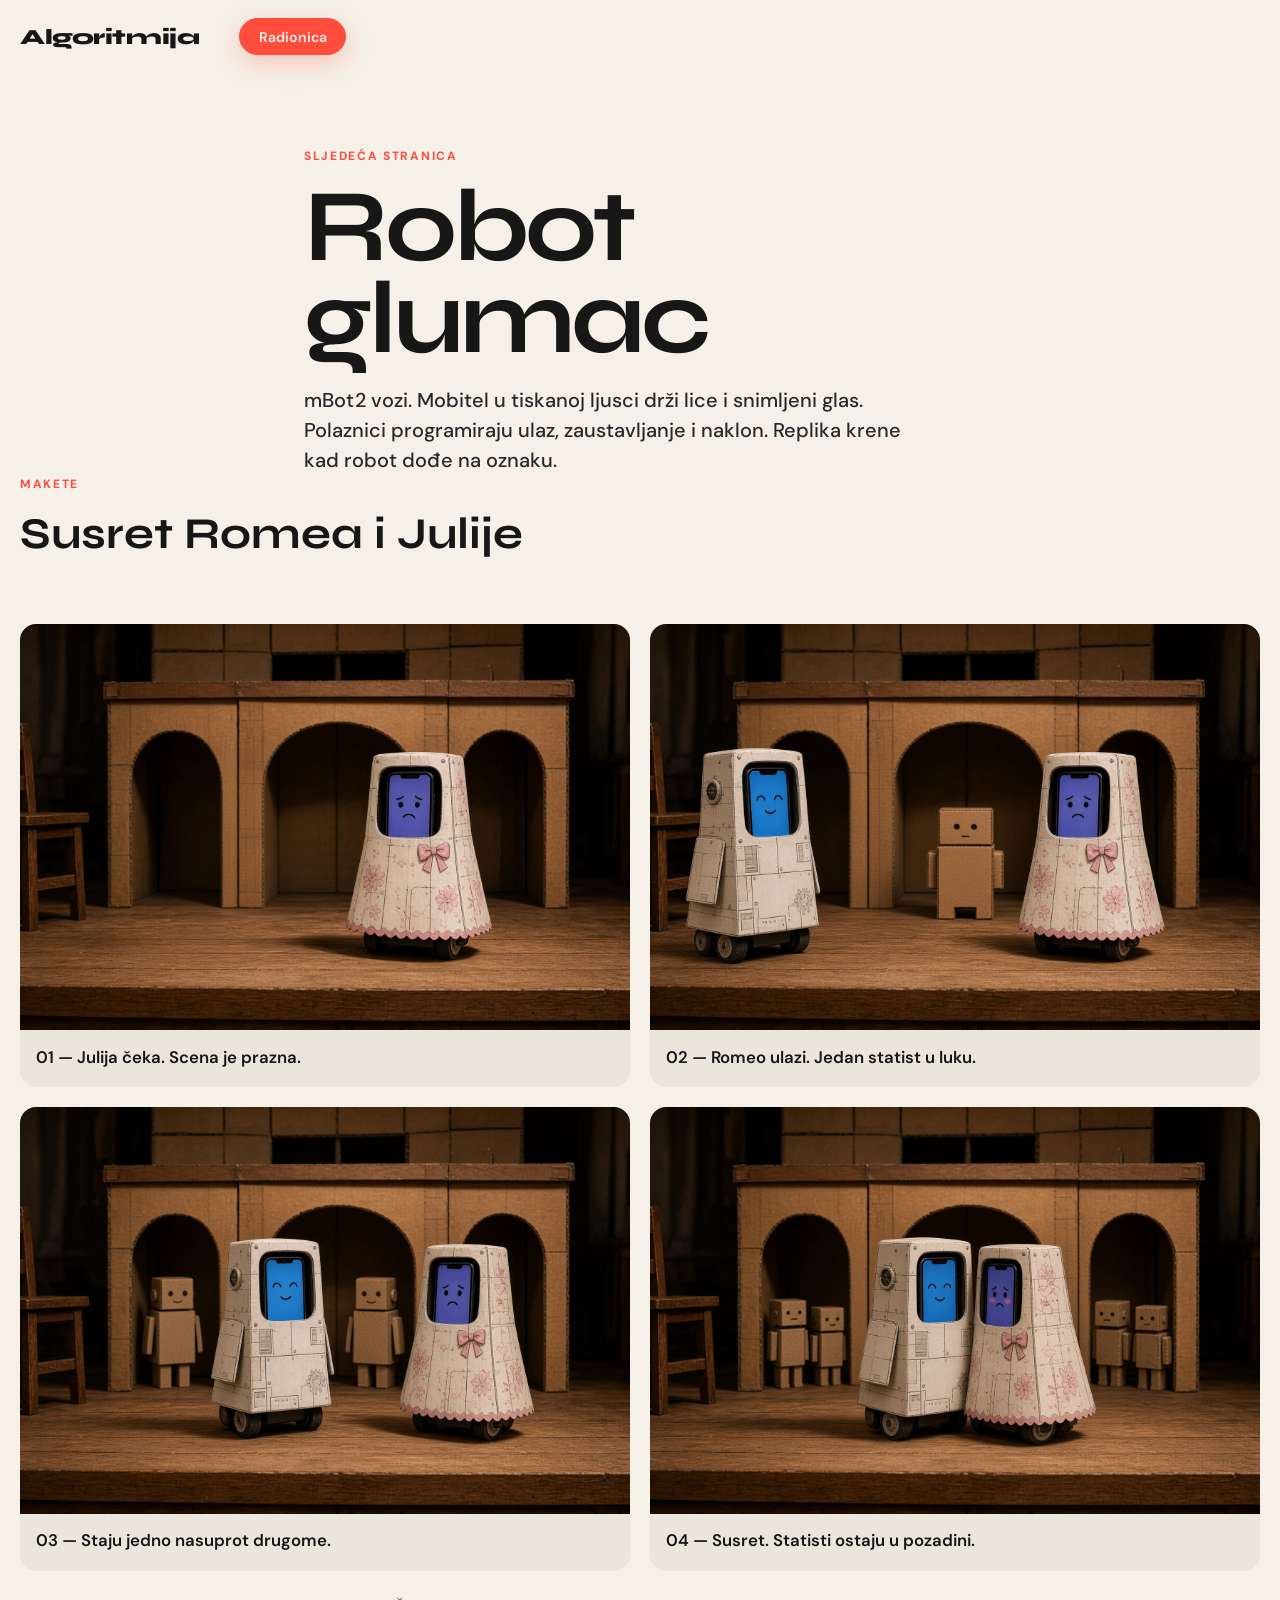
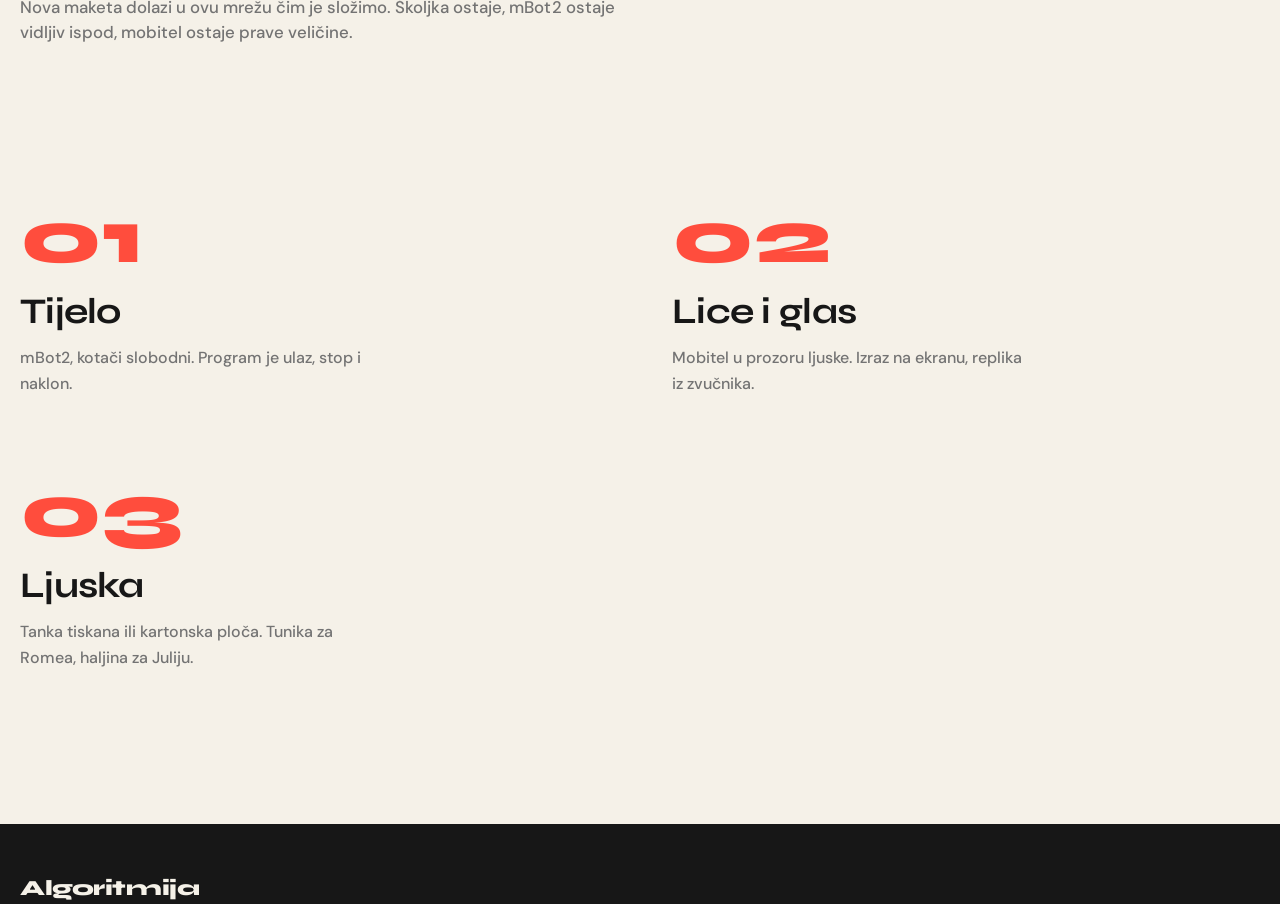
==== robot-glumac.html @ a17cf412 "Add the robot-actor page for workshop mockups. Link it from the workshop section so later mockups ha" ====
<!DOCTYPE html>
<html lang="hr">
<head>
  <meta charset="UTF-8">
  <meta name="viewport" content="width=device-width, initial-scale=1.0">
  <meta name="description" content="Robot glumac za radionicu Algoritmija: mBot2 je tijelo, mobitel u tiskanoj ljusci je lice i glas.">
  <title>Robot glumac — Algoritmija</title>
  <link rel="preconnect" href="https://fonts.googleapis.com">
  <link rel="preconnect" href="https://fonts.gstatic.com" crossorigin>
  <link href="https://fonts.googleapis.com/css2?family=DM+Sans:ital,opsz,wght@0,9..40,400;0,9..40,500;0,9..40,600;0,9..40,700;1,9..40,400&family=Syne:wght@600;700;800&display=swap" rel="stylesheet">
  <link rel="stylesheet" href="css/style.css">
  <link rel="stylesheet" href="css/glumac.css">
</head>
<body>
  <header class="site-header" id="top">
    <nav class="nav container">
      <a href="index.html" class="logo">Algoritmija</a>
      <a href="index.html#radionica" class="btn btn-primary btn-sm nav-cta">Radionica</a>
    </nav>
  </header>

  <main>
    <section class="section glumac-hero">
      <div class="container container--narrow">
        <span class="section-kicker">Sljedeća stranica</span>
        <h1 class="glumac-title">Robot glumac</h1>
        <p class="glumac-lead">mBot2 vozi. Mobitel u tiskanoj ljusci drži lice i snimljeni glas. Polaznici programiraju ulaz, zaustavljanje i naklon. Replika krene kad robot dođe na oznaku.</p>
      </div>
    </section>

    <section class="section" id="makete">
      <div class="container">
        <div class="section-header section-header--left">
          <span class="section-kicker">Makete</span>
          <h2>Susret Romea i Julije</h2>
        </div>
        <div class="mock-grid">
          <figure class="mock-card">
            <img src="images/glumac/aZPbb.jpg" alt="Julija sama na kartonskoj sceni, mobitel kao lice">
            <figcaption>01 — Julija čeka. Scena je prazna.</figcaption>
          </figure>
          <figure class="mock-card">
            <img src="images/glumac/UeN2B.jpg" alt="Romeo ulazi slijeva, statist u luku">
            <figcaption>02 — Romeo ulazi. Jedan statist u luku.</figcaption>
          </figure>
          <figure class="mock-card">
            <img src="images/glumac/h6X1d.jpg" alt="Romeo i Julija licem u lice, dva statista">
            <figcaption>03 — Staju jedno nasuprot drugome.</figcaption>
          </figure>
          <figure class="mock-card">
            <img src="images/glumac/MnovZ.jpg" alt="Romeo i Julija blizu, statisti u lukovima">
            <figcaption>04 — Susret. Statisti ostaju u pozadini.</figcaption>
          </figure>
        </div>
        <p class="mock-note">Nova maketa dolazi u ovu mrežu čim je složimo. Školjka ostaje, mBot2 ostaje vidljiv ispod, mobitel ostaje prave veličine.</p>
      </div>
    </section>

    <section class="section section-outcomes">
      <div class="container">
        <div class="outcomes-editorial">
          <article class="outcome-block">
            <span class="outcome-index">01</span>
            <h3>Tijelo</h3>
            <p>mBot2, kotači slobodni. Program je ulaz, stop i naklon.</p>
          </article>
          <article class="outcome-block">
            <span class="outcome-index">02</span>
            <h3>Lice i glas</h3>
            <p>Mobitel u prozoru ljuske. Izraz na ekranu, replika iz zvučnika.</p>
          </article>
          <article class="outcome-block">
            <span class="outcome-index">03</span>
            <h3>Ljuska</h3>
            <p>Tanka tiskana ili kartonska ploča. Tunika za Romea, haljina za Juliju.</p>
          </article>
        </div>
      </div>
    </section>
  </main>

  <footer class="site-footer">
    <div class="container">
      <a href="index.html" class="logo logo-light">Algoritmija</a>
    </div>
  </footer>
</body>
</html>
---- css/style.css ----
/* ── Design system — Ink + Signal Red + Electric Lime ── */
:root {
  --ink: #171717;
  --graphite: #292929;
  --warm-white: #f5f1e8;
  --signal-red: #ff4d3d;
  --signal-red-dark: #e03528;
  --electric-lime: #c8ff3d;
  --grey: #737373;
  --grey-light: #999999;

  /* Semantic aliases */
  --black: var(--ink);
  --white: var(--warm-white);
  --surface: #ebe6dc;
  --ink-muted: var(--graphite);
  --gray: var(--grey);
  --gray-light: var(--grey-light);
  --accent: var(--signal-red);
  --accent-dark: var(--signal-red-dark);
  --tech: var(--electric-lime);

  --font-display: 'Syne', system-ui, sans-serif;
  --font-body: 'DM Sans', system-ui, sans-serif;
  --radius: 1rem;
  --radius-pill: 2rem;
  --shadow: 0 12px 40px rgba(23, 23, 23, 0.1);
  --transition: 0.25s cubic-bezier(0.4, 0, 0.2, 1);
}

*, *::before, *::after { box-sizing: border-box; margin: 0; padding: 0; }
html {
  scroll-behavior: smooth;
  overflow-x: clip;
}
body {
  font-family: var(--font-body);
  font-size: 1.05rem;
  font-weight: 500;
  color: var(--gray);
  background: var(--white);
  line-height: 1.5;
  -webkit-font-smoothing: antialiased;
  overflow-x: clip;
  max-width: 100%;
}
main { overflow-x: clip; }
img { display: block; max-width: 100%; height: auto; }
a { color: inherit; text-decoration: none; }
ul { list-style: none; }

.container {
  width: min(96rem, 100% - 2.5rem);
  margin-inline: auto;
  padding-inline: 0;
}
.container--narrow { width: min(42rem, 100% - 2.5rem); }
.container--wide { width: min(110rem, 100% - 1.25rem); }

.section-kicker {
  display: block;
  font-size: 0.75rem;
  font-weight: 700;
  letter-spacing: 0.14em;
  text-transform: uppercase;
  color: var(--signal-red);
  margin-bottom: 1rem;
}

/* ── Header ── */
.site-header {
  position: sticky;
  top: 0;
  z-index: 100;
  background: rgba(245, 241, 232, 0.94);
  backdrop-filter: blur(10px);
  border-bottom: 1px solid transparent;
  transition: border-color var(--transition), box-shadow var(--transition);
}
.site-header.scrolled {
  border-color: rgba(13, 13, 13, 0.08);
  box-shadow: 0 2px 16px rgba(13, 13, 13, 0.05);
}
.nav {
  display: flex;
  align-items: center;
  gap: 2rem;
  padding: 1rem 0;
}
@media (min-width: 769px) {
  .nav { padding: 1.15rem 0; }
}
.logo {
  font-family: var(--font-display);
  font-size: 1.35rem;
  font-weight: 800;
  color: var(--black);
  letter-spacing: -0.02em;
  flex-shrink: 0;
}
.logo-light { color: var(--white); }
.nav-links {
  display: flex;
  gap: 2rem;
  margin-left: auto;
}
.nav-links a {
  color: var(--gray);
  font-size: 0.92rem;
  font-weight: 600;
  transition: color var(--transition);
}
.nav-links a:hover { color: var(--black); }
.nav-cta { margin-left: 0.5rem; }
.nav-toggle {
  display: none;
  flex-direction: column;
  gap: 5px;
  background: none;
  border: none;
  cursor: pointer;
  padding: 4px;
  margin-left: auto;
  position: relative;
  z-index: 120;
}
.nav-toggle span {
  display: block;
  width: 24px;
  height: 2px;
  background: var(--black);
}

/* ── Buttons ── */
.btn {
  display: inline-flex;
  align-items: center;
  justify-content: center;
  padding: 1rem 1.75rem;
  border-radius: var(--radius-pill);
  font-family: var(--font-body);
  font-size: 0.95rem;
  font-weight: 600;
  line-height: 1;
  transition: all var(--transition);
  cursor: pointer;
  border: 1px solid transparent;
  white-space: nowrap;
}
.btn-sm { padding: 0.65rem 1.15rem; font-size: 0.88rem; }
.btn-lg { padding: 1.15rem 2rem; font-size: 1rem; }
.btn-primary {
  background: var(--signal-red);
  color: var(--warm-white);
  border-color: var(--signal-red);
  box-shadow: 0 8px 24px rgba(255, 77, 61, 0.28);
}
.btn-primary:hover {
  background: var(--signal-red-dark);
  border-color: var(--signal-red-dark);
  transform: translateY(-1px);
}
.btn-ghost {
  background: transparent;
  color: var(--gray);
  border: none;
  padding-inline: 0.5rem;
  font-weight: 600;
}
.btn-ghost:hover { color: var(--signal-red); }

/* ── Hero ── */
.hero-screen {
  padding: 3.5rem 0 5rem;
  overflow: hidden;
  background: var(--white);
}
.hero-meta {
  margin-bottom: 2.75rem;
}
.hero-meta-primary {
  font-size: 0.72rem;
  font-weight: 700;
  letter-spacing: 0.18em;
  text-transform: uppercase;
  color: var(--black);
  margin-bottom: 0.35rem;
}
.hero-meta-secondary {
  font-size: 0.82rem;
  font-weight: 500;
  letter-spacing: 0.04em;
  color: var(--gray);
}
.hero-meta-secondary--mobile { display: none; }
.hero-screen-inner {
  display: grid;
  grid-template-columns: 0.95fr 1.05fr;
  gap: clamp(3rem, 6vw, 5rem);
  align-items: center;
}
.hero-title {
  font-family: var(--font-display);
  font-size: clamp(3.25rem, 7.5vw, 6rem);
  font-weight: 800;
  line-height: 1.02;
  color: var(--black);
  letter-spacing: -0.03em;
  margin-bottom: 0.75rem;
  text-transform: uppercase;
  overflow-wrap: normal;
  word-break: normal;
  hyphens: none;
}
.hero-title-line {
  display: block;
}
.hero-title-accent {
  color: var(--signal-red);
}
.hero-subtitle {
  font-family: var(--font-display);
  font-size: clamp(1.35rem, 2.5vw, 1.85rem);
  font-weight: 600;
  color: var(--graphite);
  line-height: 1.25;
  margin-bottom: 1.5rem;
}
.hero-lead {
  font-size: 1.1rem;
  color: var(--gray);
  max-width: 28rem;
  margin-bottom: 2.5rem;
  line-height: 1.65;
}
.hero-actions {
  display: flex;
  align-items: center;
  gap: 1.5rem;
  flex-wrap: wrap;
}
.hero-visual {
  position: relative;
}
.hero-visual img {
  width: 100%;
  min-height: clamp(320px, 42vw, 520px);
  object-fit: cover;
  border-radius: 1.5rem;
  box-shadow: var(--shadow);
}

/* ── Marquee — identitet ── */
.marquee-band--mobile { display: none; }
.marquee-band--desktop {
  border-block: none;
  padding: 1.75rem 0;
  overflow: hidden;
  max-width: 100%;
  background: var(--ink);
}
.marquee-track {
  display: flex;
  align-items: center;
  gap: 2.5rem;
  width: max-content;
  animation: marquee 65s linear infinite;
  opacity: 1;
}
.marquee-track span {
  font-family: var(--font-display);
  font-size: clamp(0.85rem, 2vw, 1.05rem);
  font-weight: 800;
  letter-spacing: 0.2em;
  text-transform: uppercase;
  color: var(--warm-white);
  white-space: nowrap;
}
.marquee-accent {
  color: var(--electric-lime) !important;
}
.marquee-sep {
  color: rgba(245, 241, 232, 0.35) !important;
  font-weight: 400 !important;
  letter-spacing: 0 !important;
  font-size: 1rem !important;
}
@keyframes marquee {
  0% { transform: translateX(0); }
  100% { transform: translateX(-50%); }
}
@media (prefers-reduced-motion: reduce) {
  .marquee-track { animation: none; }
}

/* ── About — prozračan ── */
.section-about {
  padding: clamp(6rem, 12vw, 10rem) 0;
  background: var(--white);
}
.about-editorial {
  text-align: center;
}
.about-lead {
  font-size: clamp(1.15rem, 2.5vw, 1.35rem);
  color: var(--ink-muted);
  line-height: 1.7;
  margin-bottom: 1.5rem;
}
.about-text {
  font-size: 1rem;
  color: var(--gray);
  line-height: 1.75;
  max-width: 36rem;
  margin-inline: auto;
}

/* ── DISP — grafički ── */
.section-disp {
  padding: clamp(5rem, 10vw, 8rem) 0;
  background: var(--white);
  color: var(--ink);
}
.disp-header {
  max-width: 40rem;
  margin-bottom: clamp(3rem, 6vw, 5rem);
}
.disp-headline {
  font-family: var(--font-display);
  font-size: clamp(2rem, 5vw, 3.5rem);
  font-weight: 700;
  line-height: 1.08;
  letter-spacing: -0.02em;
  color: var(--ink);
  margin-bottom: 1.5rem;
}
.disp-lead {
  font-size: 1.05rem;
  color: var(--gray);
  line-height: 1.7;
}
.disp-lead em {
  font-style: normal;
  color: var(--graphite);
  font-weight: 600;
}
.disp-grid {
  display: grid;
  grid-template-columns: 1fr 1fr 1fr;
  grid-template-rows: auto auto auto;
  gap: clamp(1.5rem, 4vw, 3rem);
  border-top: 1px solid rgba(23, 23, 23, 0.08);
  padding-top: clamp(2rem, 4vw, 3rem);
}
.disp-item {
  display: flex;
  flex-direction: column;
  gap: 0.75rem;
  align-items: center;
  text-align: center;
}
.disp-item--d { grid-column: 2; grid-row: 1; }
.disp-item--i { grid-column: 1; grid-row: 2; align-items: flex-start; text-align: left; }
.disp-item--s { grid-column: 3; grid-row: 2; align-items: flex-end; text-align: right; }
.disp-item--p { grid-column: 2; grid-row: 3; }
.disp-desc {
  display: none;
  font-size: 0.92rem;
  color: var(--gray);
  line-height: 1.55;
  max-width: 22rem;
}
.disp-item--i .disp-desc,
.disp-item--s .disp-desc { max-width: 16rem; }
.disp-dash {
  display: none;
}
.disp-letter {
  font-family: var(--font-display);
  font-size: clamp(4rem, 10vw, 7rem);
  font-weight: 800;
  line-height: 0.9;
  letter-spacing: -0.03em;
}
.disp-item--d .disp-letter,
.disp-item--s .disp-letter { color: var(--signal-red); }
.disp-item--i .disp-letter,
.disp-item--p .disp-letter { color: var(--electric-lime); }
.disp-word {
  font-size: 0.72rem;
  font-weight: 700;
  letter-spacing: 0.16em;
  text-transform: uppercase;
  color: var(--gray);
}

/* ── Predstava ── */
.section-show {
  padding: clamp(5rem, 10vw, 8rem) 0;
  background: var(--surface);
}
.show-editorial {
  max-width: 42rem;
  margin-bottom: 3rem;
}
.show-headline {
  font-family: var(--font-display);
  font-size: clamp(2rem, 4vw, 3rem);
  font-weight: 700;
  color: var(--black);
  line-height: 1.12;
  letter-spacing: -0.02em;
  margin-bottom: 1.25rem;
}
.show-lead {
  font-size: 1.15rem;
  color: var(--ink-muted);
  line-height: 1.65;
}
.show-split {
  display: grid;
  grid-template-columns: 1.15fr 1fr;
  gap: clamp(2rem, 4vw, 3.5rem);
  align-items: start;
  margin-bottom: 3rem;
}
.show-media {
  border-radius: 1.25rem;
  overflow: hidden;
}
.show-media img {
  width: 100%;
  aspect-ratio: 4/3;
  object-fit: cover;
}
.show-body p {
  font-size: 1.02rem;
  color: var(--gray);
  line-height: 1.7;
  margin-bottom: 1.25rem;
}
.show-body p:last-child { margin-bottom: 0; }
.show-body em {
  font-style: normal;
  font-weight: 600;
  color: var(--ink-muted);
}
.show-highlight {
  margin-top: 1.5rem;
  padding-top: 1.5rem;
  border-top: 1px solid rgba(13, 13, 13, 0.08);
}
.show-highlight p {
  margin-bottom: 0;
  font-size: 0.95rem;
  font-style: italic;
  color: var(--gray);
}
.show-credits strong {
  color: var(--ink-muted);
  font-weight: 600;
}
.show-meta {
  max-width: 52rem;
  padding-top: 2rem;
  border-top: 1px solid rgba(13, 13, 13, 0.08);
}
.show-credits,
.show-note {
  font-size: 0.98rem;
  color: var(--gray);
  line-height: 1.65;
  margin-bottom: 1rem;
}
.show-bridge {
  font-family: var(--font-display);
  font-size: clamp(1.25rem, 2.5vw, 1.6rem);
  font-weight: 700;
  color: var(--signal-red);
  line-height: 1.35;
  margin-top: 2rem;
}

/* ── Radionica ── */
.section-workshop {
  padding: clamp(5rem, 10vw, 8rem) 0;
  background: var(--white);
}
.workshop-editorial {
  max-width: 42rem;
  margin-bottom: 3rem;
}
.workshop-headline {
  font-family: var(--font-display);
  font-size: clamp(2rem, 4vw, 3rem);
  font-weight: 700;
  color: var(--black);
  line-height: 1.12;
  letter-spacing: -0.02em;
  margin-bottom: 1.25rem;
}
.workshop-lead {
  font-size: 1.15rem;
  color: var(--ink-muted);
  line-height: 1.65;
}
.workshop-split {
  display: grid;
  grid-template-columns: 1.2fr 0.8fr;
  gap: clamp(2rem, 4vw, 3.5rem);
  align-items: start;
}
.workshop-body p {
  font-size: 1.02rem;
  color: var(--gray);
  line-height: 1.7;
  margin-bottom: 1.25rem;
}
.workshop-list {
  margin-top: 1.5rem;
}
.workshop-list li {
  position: relative;
  padding-left: 1.25rem;
  margin-bottom: 0.65rem;
  font-size: 1rem;
  font-weight: 600;
  color: var(--ink-muted);
}
.workshop-list li::before {
  content: '';
  position: absolute;
  left: 0;
  top: 0.55rem;
  width: 6px;
  height: 6px;
  border-radius: 50%;
  background: var(--signal-red);
}
.workshop-team {
  padding: 1.75rem 0;
  border-top: 1px solid rgba(13, 13, 13, 0.08);
}
.workshop-team h3 {
  display: none;
}
.workshop-team p {
  font-size: 0.92rem;
  color: var(--gray);
  line-height: 1.6;
  margin-bottom: 0.75rem;
}
.workshop-team p:last-child { margin-bottom: 0; }
.workshop-team strong { color: var(--ink-muted); font-weight: 600; }

/* ── Outcomes — editorial ── */
.section-outcomes {
  padding: clamp(6rem, 12vw, 10rem) 0;
  background: var(--white);
}
.section-header--left {
  text-align: left;
  max-width: none;
  margin-bottom: clamp(3rem, 6vw, 4.5rem);
}
.section-header--left h2 {
  font-family: var(--font-display);
  font-size: clamp(2rem, 4vw, 2.75rem);
  font-weight: 700;
  color: var(--black);
}
.outcomes-editorial {
  display: grid;
  grid-template-columns: 1fr 1fr;
  column-gap: clamp(2rem, 5vw, 4rem);
  row-gap: clamp(3rem, 6vw, 5rem);
  align-items: start;
}
.outcome-block {
  position: relative;
  transition: box-shadow var(--transition);
}
.outcome-block:hover {
  box-shadow: inset 4px 0 0 var(--electric-lime);
}
.outcome-block--01 {
  grid-column: 1;
  grid-row: 1;
  padding-right: clamp(1rem, 3vw, 2rem);
}
.outcome-block--02 {
  grid-column: 2;
  grid-row: 1;
  padding-top: clamp(3rem, 8vw, 6rem);
}
.outcome-block--03 {
  grid-column: 1;
  grid-row: 2;
  padding-right: clamp(1rem, 3vw, 2rem);
}
.outcome-block--04 {
  grid-column: 2;
  grid-row: 2;
  padding-top: clamp(1.5rem, 4vw, 3rem);
  padding-left: clamp(1.5rem, 3vw, 2.5rem);
  border-left: 1px solid rgba(13, 13, 13, 0.08);
}
.outcome-index {
  display: block;
  font-family: var(--font-display);
  font-size: clamp(3rem, 6vw, 5rem);
  font-weight: 800;
  color: var(--signal-red);
  line-height: 1;
  margin-bottom: 1rem;
}
.outcome-block h3 {
  font-family: var(--font-display);
  font-size: clamp(1.5rem, 3vw, 2.25rem);
  font-weight: 700;
  color: var(--black);
  line-height: 1.1;
  margin-bottom: 0.85rem;
  letter-spacing: -0.02em;
}
.outcome-block--02 h3 { font-size: clamp(1.75rem, 3.5vw, 2.5rem); }
.outcome-plus {
  display: block;
  font-size: 0.6em;
  color: var(--electric-lime);
  font-weight: 800;
  margin: 0.15em 0;
}
.outcome-block p {
  font-size: 1rem;
  color: var(--gray);
  line-height: 1.6;
  max-width: 32ch;
}
.outcome-block--04 p { max-width: none; }

/* ── Faze — tipografija ── */
.section-journey {
  padding: clamp(6rem, 12vw, 10rem) 0;
  background: var(--surface);
}
.section-header {
  text-align: left;
  max-width: none;
  margin: 0 0 clamp(3rem, 6vw, 4rem);
}
.section-header h2 {
  font-family: var(--font-display);
  font-size: clamp(2rem, 4vw, 2.75rem);
  font-weight: 700;
  color: var(--black);
  line-height: 1.15;
}
.section-desc {
  color: var(--gray);
  font-size: 1.05rem;
}
.phases-simple {
  display: grid;
  grid-template-columns: 1fr auto 1fr auto 1fr;
  gap: clamp(1rem, 3vw, 2rem);
  align-items: start;
  max-width: none;
}
.phase-row {
  display: flex;
  flex-direction: column;
  gap: 0.85rem;
}
.phase-connector {
  align-self: center;
  width: clamp(2rem, 6vw, 4rem);
  height: 1px;
  background: rgba(13, 13, 13, 0.12);
  margin-top: 2.5rem;
}
.phase-num {
  font-family: var(--font-display);
  font-size: clamp(3rem, 5vw, 4.5rem);
  font-weight: 800;
  color: var(--signal-red);
  line-height: 0.85;
  letter-spacing: -0.03em;
}
.phase-content h3 {
  font-family: var(--font-display);
  font-size: clamp(1.25rem, 2.5vw, 1.65rem);
  font-weight: 700;
  color: var(--black);
  margin-bottom: 0.65rem;
  padding-top: 0.35rem;
}
.phase-content p {
  font-size: 1rem;
  color: var(--gray);
  line-height: 1.65;
  max-width: 40ch;
}

/* ── Statement — pause moment ── */
.section-statement {
  padding: clamp(6rem, 16vw, 12rem) clamp(1.25rem, 5vw, 3rem);
  background: var(--ink);
  color: var(--warm-white);
  text-align: center;
  overflow-x: clip;
}
.section-statement .container {
  width: min(52rem, 100%);
  container-type: inline-size;
}
.statement-lockup {
  display: flex;
  flex-direction: column;
  align-items: center;
  justify-content: center;
  gap: clamp(0.25rem, 2vw, 0.75rem);
  margin-bottom: 2rem;
  width: 100%;
  max-width: 100%;
}
.statement-word {
  display: block;
  font-family: var(--font-display);
  font-size: clamp(1.35rem, 5.8cqw, 5rem);
  font-weight: 800;
  letter-spacing: -0.03em;
  line-height: 1;
  text-transform: uppercase;
  text-align: center;
  width: 100%;
  max-width: 100%;
  white-space: nowrap;
}
.statement-word--art { color: var(--warm-white); }
.statement-word--tech { color: var(--electric-lime); }
.statement-x {
  font-family: var(--font-display);
  font-size: clamp(1.25rem, 4vw, 2rem);
  font-weight: 400;
  color: var(--signal-red);
  opacity: 1;
  line-height: 1;
}
.statement-tagline {
  font-size: clamp(1rem, 2vw, 1.2rem);
  color: rgba(245, 241, 232, 0.72);
  max-width: 28rem;
  margin-inline: auto;
  line-height: 1.6;
}

/* ── Gallery ── */
.section-gallery {
  padding: clamp(5rem, 12vw, 9rem) 0;
  background: var(--graphite);
  color: var(--warm-white);
  overflow-x: clip;
}
.section-header--gallery {
  max-width: none;
  margin-bottom: 2.5rem;
  text-align: left;
}
.section-header--gallery .section-kicker { color: var(--electric-lime); }
.section-header--gallery h2 {
  font-family: var(--font-display);
  font-size: clamp(2.5rem, 5vw, 4rem);
  font-weight: 700;
  color: var(--warm-white);
  line-height: 1.1;
  letter-spacing: -0.02em;
}
.gallery-tabs {
  display: flex;
  gap: 2rem;
  margin-bottom: 2rem;
  padding: 0;
  background: none;
  border-bottom: 1px solid rgba(255, 255, 255, 0.15);
  width: 100%;
}
.gallery-tab {
  padding: 0.75rem 0;
  border: none;
  border-radius: 0;
  background: transparent;
  font-family: var(--font-body);
  font-size: 0.88rem;
  font-weight: 700;
  letter-spacing: 0.1em;
  text-transform: uppercase;
  color: rgba(255, 255, 255, 0.4);
  cursor: pointer;
  transition: color var(--transition);
  border-bottom: 2px solid transparent;
  margin-bottom: -1px;
}
.gallery-tab:hover { color: rgba(255, 255, 255, 0.75); }
.gallery-tab.is-active {
  background: transparent;
  color: var(--warm-white);
  border-bottom-color: var(--signal-red);
}
.gallery-bleed {
  width: 100%;
  padding-inline: clamp(0.75rem, 2vw, 1.25rem);
}
.gallery-panel[hidden] { display: none; }
.gallery--editorial {
  display: grid;
  grid-template-columns: repeat(12, 1fr);
  grid-auto-rows: minmax(100px, auto);
  gap: clamp(0.5rem, 1.5vw, 0.85rem);
  max-width: 110rem;
  margin-inline: auto;
}
.gallery-item {
  position: relative;
  overflow: hidden;
  cursor: pointer;
  min-height: 100px;
}
.gallery-item img {
  width: 100%;
  height: 100%;
  object-fit: cover;
  transition: transform 0.6s ease;
}
.gallery-item:hover img { transform: scale(1.04); }
.gallery-item--hero {
  grid-column: span 8;
  grid-row: span 3;
  min-height: clamp(360px, 50vw, 520px);
}
.gallery-item--accent {
  grid-column: span 4;
  grid-row: span 2;
  min-height: 260px;
}
.gallery-item--tall {
  grid-column: span 3;
  grid-row: span 2;
  min-height: 220px;
}
.gallery-item--wide {
  grid-column: span 5;
  grid-row: span 1;
  min-height: 180px;
}
.gallery-item--standard {
  grid-column: span 4;
  grid-row: span 1;
  min-height: 180px;
}
.gallery-item--offset {
  grid-column: span 4;
  grid-row: span 2;
  min-height: 240px;
  margin-top: -2rem;
}
.gallery-item--crop-top img { object-position: center 20%; }
.gallery-item--crop-left img { object-position: 25% center; }
.gallery-item--crop-right img { object-position: 75% center; }
.gallery-item--crop-face img { object-position: center 30%; }

/* ── Lightbox ── */
.lightbox {
  position: fixed;
  inset: 0;
  z-index: 200;
  background: rgba(13, 13, 13, 0.94);
  display: flex;
  align-items: center;
  justify-content: center;
}
.lightbox[hidden] { display: none; }
.lightbox img {
  max-width: 90vw;
  max-height: 85vh;
  border-radius: var(--radius);
  object-fit: contain;
}
.lightbox-close,
.lightbox-prev,
.lightbox-next {
  position: absolute;
  background: none;
  border: none;
  color: var(--white);
  font-size: 2.5rem;
  cursor: pointer;
  opacity: 0.7;
  transition: opacity var(--transition);
  padding: 1rem;
  line-height: 1;
}
.lightbox-close:hover,
.lightbox-prev:hover,
.lightbox-next:hover { opacity: 1; }
.lightbox-close { top: 1rem; right: 1.5rem; }
.lightbox-prev { left: 1rem; }
.lightbox-next { right: 1rem; }

/* ── Organizers ── */
.organizers-section {
  padding: clamp(6rem, 14vw, 10rem) 0 clamp(4rem, 8vw, 6rem);
  background: var(--white);
  border-top: 1px solid rgba(13, 13, 13, 0.06);
}
.organizers-kicker {
  text-align: center;
  font-size: 0.75rem;
  font-weight: 700;
  letter-spacing: 0.14em;
  text-transform: uppercase;
  color: var(--gray-light);
  margin-bottom: 3.5rem;
}
.organizers-grid {
  display: flex;
  justify-content: center;
  align-items: center;
  gap: clamp(3rem, 8vw, 6rem);
  flex-wrap: wrap;
}
.organizer-card {
  display: flex;
  flex-direction: column;
  align-items: center;
  gap: 1.25rem;
  transition: opacity var(--transition);
  padding: 0;
  background: none;
  border: none;
}
.organizer-card:hover { opacity: 0.75; }
.organizer-card img {
  height: clamp(4rem, 8vw, 5.5rem);
  width: auto;
  max-width: 16rem;
  object-fit: contain;
}
.organizer-name {
  font-size: 0.85rem;
  font-weight: 600;
  color: var(--gray);
  letter-spacing: 0.02em;
}
.organizers-contact {
  max-width: 36rem;
  margin: 3.5rem auto 0;
  text-align: center;
}
.organizers-contact h3 {
  font-family: var(--font-display);
  font-size: 0.85rem;
  font-weight: 700;
  letter-spacing: 0.1em;
  text-transform: uppercase;
  color: var(--gray-light);
  margin-bottom: 1.25rem;
}
.organizers-contact li {
  font-size: 0.92rem;
  color: var(--gray);
  margin-bottom: 0.5rem;
  line-height: 1.5;
}
.organizers-contact a {
  color: var(--ink-muted);
  transition: color var(--transition);
}
.organizers-contact a:hover { color: var(--signal-red); }

/* ── Closing CTA ── */
.section-closing-cta {
  padding: clamp(5rem, 12vw, 8rem) 0;
  background: var(--black);
  color: var(--white);
  text-align: center;
}
.closing-cta-headline {
  font-family: var(--font-display);
  font-size: clamp(2.25rem, 6vw, 4rem);
  font-weight: 800;
  line-height: 1.08;
  letter-spacing: -0.02em;
  text-transform: uppercase;
  margin-bottom: 2.5rem;
}
.closing-cta-btn {
  min-width: min(100%, 18rem);
}

/* ── Footer ── */
.site-footer {
  background: var(--black);
  color: rgba(255, 255, 255, 0.7);
  padding: 3rem 0 0;
}
.footer-grid {
  display: grid;
  grid-template-columns: 2fr 1fr 1fr;
  gap: 3rem;
  padding-bottom: 2.5rem;
  border-bottom: 1px solid rgba(255, 255, 255, 0.1);
}
.footer-brand .logo { display: inline-block; margin-bottom: 1rem; }
.footer-brand p {
  font-size: 0.92rem;
  line-height: 1.6;
  max-width: 22rem;
}
.footer-links h3,
.footer-meta h3 {
  font-family: var(--font-display);
  font-size: 0.85rem;
  font-weight: 700;
  text-transform: uppercase;
  letter-spacing: 0.08em;
  color: var(--white);
  margin-bottom: 1rem;
}
.footer-links a,
.footer-meta li {
  font-size: 0.9rem;
  margin-bottom: 0.5rem;
  transition: color var(--transition);
}
.footer-links a:hover { color: var(--signal-red); }
.footer-bottom {
  padding: 1.5rem 0;
  text-align: center;
  font-size: 0.82rem;
  opacity: 0.5;
}

/* ── Mobile sticky CTA ── */
.mobile-cta {
  display: none;
  position: fixed;
  bottom: 0;
  left: 0;
  right: 0;
  z-index: 90;
  background: var(--signal-red);
  color: var(--warm-white);
  text-align: center;
  padding: 1rem;
  font-weight: 700;
  font-size: 0.95rem;
  box-shadow: 0 -4px 20px rgba(13, 13, 13, 0.15);
}

/* ── Reveal ── */
.reveal {
  opacity: 0;
  transform: translateY(20px);
  transition: opacity 0.6s ease, transform 0.6s ease;
}
.reveal.visible {
  opacity: 1;
  transform: translateY(0);
}

/* ── Responsive ── */
@media (min-width: 1200px) {
  .hero-visual { margin-right: -4vw; }
}

@media (max-width: 1024px) {
  .hero-screen-inner { grid-template-columns: 1fr; }
  .hero-visual img { min-height: 280px; }
  .disp-grid {
    grid-template-columns: 1fr 1fr;
    grid-template-rows: auto;
  }
  .disp-item--d { grid-column: 1 / -1; grid-row: auto; align-items: center; text-align: center; }
  .disp-item--i { grid-column: 1; grid-row: auto; align-items: flex-start; text-align: left; }
  .disp-item--s { grid-column: 2; grid-row: auto; align-items: flex-start; text-align: left; }
  .disp-item--p { grid-column: 1 / -1; grid-row: auto; align-items: center; text-align: center; }
  .show-split { grid-template-columns: 1fr; }
  .workshop-split { grid-template-columns: 1fr; }
  .gallery-item--hero { grid-column: span 12; grid-row: span 1; min-height: 320px; }
  .gallery-item--accent { grid-column: span 6; min-height: 200px; }
  .gallery-item--tall,
  .gallery-item--wide,
  .gallery-item--standard,
  .gallery-item--offset { grid-column: span 6; margin-top: 0; }
  .footer-grid { grid-template-columns: 1fr 1fr; }
  .footer-brand { grid-column: span 2; }
}

@media (max-width: 768px) {
  .container {
    width: 100%;
    max-width: 100%;
    padding-inline: 1.25rem;
  }

  /* Nav — minimalan */
  .nav { padding: 0.75rem 0; gap: 1rem; }
  .nav-cta { display: none; }
  .nav-toggle {
    display: flex;
    padding: 10px 6px;
    min-width: 44px;
    min-height: 44px;
    align-items: center;
    justify-content: center;
  }
  .logo { font-size: 1.2rem; }
  .nav-links {
    position: fixed;
    top: 0;
    right: 0;
    width: min(85vw, 320px);
    height: 100dvh;
    background: var(--white);
    flex-direction: column;
    padding: 5rem 2rem 2rem;
    gap: 0;
    margin-left: 0;
    transform: translateX(100%);
    transition: transform var(--transition);
    box-shadow: var(--shadow);
    z-index: 110;
    overflow-y: auto;
  }
  .nav-links.open { transform: translateX(0); }
  .nav-links a {
    display: block;
    padding: 0.95rem 0;
    font-size: 1rem;
    border-bottom: 1px solid rgba(13, 13, 13, 0.08);
  }

  /* Hero — jedan CTA, metadata ispod */
  .hero-screen { padding: 1.5rem 0 2rem; }
  .hero-screen-inner {
    display: flex;
    flex-direction: column;
    gap: 1.75rem;
  }
  .hero-copy {
    order: 1;
    min-width: 0;
    max-width: 100%;
  }
  .hero-visual { order: 3; }
  .hero-meta { margin-bottom: 1rem; }
  .hero-meta-primary { font-size: 0.65rem; letter-spacing: 0.16em; }
  .hero-meta-secondary--desktop { display: none; }
  .hero-meta-secondary--mobile {
    display: block;
    margin-top: 1rem;
    font-size: 0.78rem;
    text-align: center;
    color: var(--gray-light);
  }
  .hero-title {
    font-size: clamp(1.25rem, calc((100vw - 2.5rem) / 9.5), 2.25rem);
    margin-bottom: 0.65rem;
    line-height: 1.1;
    letter-spacing: -0.02em;
  }
  .hero-title-line {
    display: block;
    white-space: nowrap;
  }
  .hero-subtitle {
    font-size: 1rem;
    margin-bottom: 0.85rem;
    color: var(--gray);
    font-weight: 500;
  }
  .hero-lead {
    font-size: 0.92rem;
    max-width: none;
    margin-bottom: 1.25rem;
    line-height: 1.6;
  }
  .hero-actions {
    flex-direction: column;
    align-items: stretch;
    gap: 0;
  }
  .hero-actions .btn-primary { width: 100%; }
  .hero-cta-secondary { display: none; }
  .hero-visual img {
    min-height: 0;
    max-height: 220px;
    aspect-ratio: 16 / 10;
    border-radius: 0.75rem;
  }

  /* Marquee — statičan grid */
  .marquee-band--desktop { display: none; }
  .marquee-band--mobile {
    display: block;
    padding: 1.1rem 0;
    border-block: none;
    background: var(--ink);
  }
  .marquee-static-row {
    display: flex;
    justify-content: center;
    align-items: center;
    gap: 0.5rem;
    margin-bottom: 0.35rem;
    font-family: var(--font-display);
    font-size: 0.68rem;
    font-weight: 800;
    letter-spacing: 0.18em;
    text-transform: uppercase;
    color: var(--warm-white);
  }
  .marquee-static-row:last-child { margin-bottom: 0; }
  .marquee-dot { opacity: 0.35; font-weight: 400; }

  .section-about,
  .section-disp,
  .section-show,
  .section-workshop,
  .section-outcomes,
  .section-journey { padding: 3.25rem 0; }
  .section-gallery { padding: 3.25rem 0 1.5rem; }
  .section-closing-cta { padding: 3.5rem 0; }
  .organizers-section { padding: 3.5rem 0 2.5rem; }

  /* DISP — vertikalni proces */
  .disp-header { margin-bottom: 2rem; }
  .disp-headline { font-size: clamp(1.65rem, 7vw, 2.1rem); }
  .disp-lead { font-size: 0.92rem; margin-bottom: 0; }
  .disp-grid {
    grid-template-columns: 1fr;
    gap: 0;
    padding-top: 2rem;
    border-top: 1px solid rgba(23, 23, 23, 0.08);
  }
  .disp-item,
  .disp-item--d,
  .disp-item--i,
  .disp-item--s,
  .disp-item--p {
    grid-column: 1;
    grid-row: auto;
    flex-direction: column;
    align-items: flex-start;
    text-align: left;
    padding: 1.75rem 0;
    border-bottom: 1px solid rgba(23, 23, 23, 0.08);
    gap: 0.5rem;
  }
  .disp-item:last-child { border-bottom: none; }
  .disp-dash { display: none; }
  .disp-letter {
    display: inline-block;
    font-size: clamp(2.75rem, 13vw, 4rem);
    line-height: 1;
    margin-right: 0.35rem;
    vertical-align: baseline;
  }
  .disp-word {
    display: inline;
    font-size: 0.72rem;
    letter-spacing: 0.14em;
    color: var(--gray);
    vertical-align: super;
  }
  .disp-desc {
    display: block;
    margin-top: 0.65rem;
    font-size: 0.88rem;
    max-width: none;
    padding-left: 0;
  }

  /* Statement — poster */
  .section-statement {
    min-height: 100svh;
    display: flex;
    align-items: center;
    padding: 2.5rem clamp(1rem, 5vw, 2rem);
  }
  .section-statement .container { width: 100%; }
  .statement-word {
    font-size: clamp(1.35rem, 5.8cqw, 3.25rem);
  }
  .statement-x {
    font-size: 1.35rem;
    color: var(--signal-red);
    opacity: 1;
    margin: 0.1rem 0;
  }
  .statement-tagline {
    font-size: 0.95rem;
    padding-inline: 0.25rem;
    line-height: 1.55;
  }

  .show-editorial { margin-bottom: 1.75rem; }
  .workshop-editorial { margin-bottom: 1.75rem; }
  .show-meta { padding-top: 1.25rem; }

  .section-header { margin-bottom: 2rem; }
  .section-header--left { margin-bottom: 1.75rem; }
  .section-header--left h2,
  .section-header h2 { font-size: clamp(1.55rem, 6vw, 1.85rem); }
  .section-header--gallery h2 { font-size: clamp(1.75rem, 7vw, 2.35rem); }

  /* Ishodi — jedan stupac, puno zraka */
  .outcomes-editorial {
    display: flex;
    flex-direction: column;
    gap: 0;
  }
  .outcome-block--01,
  .outcome-block--02,
  .outcome-block--03,
  .outcome-block--04 {
    grid-column: unset;
    grid-row: unset;
    padding: 2.25rem 0;
    padding-left: 0;
    padding-right: 0;
    border: none;
    border-left: none;
    border-bottom: 1px solid rgba(13, 13, 13, 0.06);
  }
  .outcome-block--02,
  .outcome-block--04 {
    padding-top: 2.25rem;
  }
  .outcome-block--04 { border-bottom: none; padding-bottom: 0; }
  .outcome-block--01 { padding-top: 0; }
  .outcome-block--01 .outcome-index { font-size: 3.5rem; }
  .outcome-block--02 .outcome-index { font-size: 3rem; }
  .outcome-block--03 .outcome-index { font-size: 2.5rem; }
  .outcome-block--04 .outcome-index { font-size: 2rem; color: var(--gray-light); }
  .outcome-block h3 { font-size: 1.3rem; margin-bottom: 0.65rem; }
  .outcome-block p { max-width: none; font-size: 0.92rem; line-height: 1.65; }

  /* Faze — vertikalna linija */
  .phases-simple {
    grid-template-columns: 1fr;
    gap: 0;
    position: relative;
    padding-left: 1.25rem;
    max-width: none;
  }
  .phase-connector { display: none; }
  .phases-simple::before {
    content: '';
    position: absolute;
    left: 0;
    top: 1.5rem;
    bottom: 1.5rem;
    width: 1px;
    background: rgba(13, 13, 13, 0.12);
  }
  .phase-row {
    flex-direction: column;
    gap: 0.5rem;
    padding-bottom: 2.75rem;
  }
  .phase-row:last-child { padding-bottom: 0; }
  .phase-num {
    font-size: clamp(3.25rem, 16vw, 4.5rem);
    line-height: 1;
  }
  .phase-content h3 { font-size: 1.15rem; padding-top: 0; }
  .phase-content p { max-width: none; font-size: 0.92rem; }

  /* Galerija — big / half / half / big */
  .gallery-tabs {
    display: grid;
    grid-template-columns: 1fr 1fr;
    gap: 0;
    width: 100%;
    border-bottom: 1px solid rgba(255, 255, 255, 0.15);
  }
  .gallery-tab {
    text-align: center;
    padding: 1rem 0.5rem;
    font-size: 0.72rem;
    letter-spacing: 0.14em;
    min-height: 48px;
  }
  .gallery--editorial {
    grid-template-columns: 1fr 1fr;
    gap: 0.45rem;
  }
  .gallery-item--hero,
  .gallery-item--accent,
  .gallery-item--tall,
  .gallery-item--wide,
  .gallery-item--standard,
  .gallery-item--offset {
    grid-column: span 2;
    min-height: 200px;
    margin-top: 0;
  }
  .gallery-item--mob-hero {
    grid-column: span 2;
    min-height: clamp(240px, 58vw, 340px);
  }
  .gallery-item--mob-half {
    grid-column: span 1;
    min-height: clamp(140px, 36vw, 200px);
  }

  /* Organizatori — vertikalno, čisto */
  .organizers-grid {
    flex-direction: column;
    gap: 0;
    align-items: stretch;
  }
  .organizer-card {
    padding: 2.5rem 0;
    border-bottom: 1px solid rgba(13, 13, 13, 0.08);
  }
  .organizer-card:last-of-type { border-bottom: none; }

  /* Closing CTA */
  .closing-cta-headline {
    font-size: clamp(1.85rem, 9vw, 2.5rem);
    margin-bottom: 2rem;
  }
  .closing-cta-btn { width: 100%; }

  .footer-grid { grid-template-columns: 1fr; gap: 2rem; }
  .footer-brand { grid-column: span 1; }
  .mobile-cta { display: block; }
  body { padding-bottom: 3.5rem; }
}

.nav-backdrop {
  display: none;
  position: fixed;
  inset: 0;
  z-index: 105;
  background: rgba(13, 13, 13, 0.4);
  border: none;
  cursor: pointer;
}
.nav-backdrop.is-visible { display: block; }
---- css/glumac.css ----
.glumac-hero { padding-top: 4.5rem; }
.glumac-title {
  font-family: var(--font-display);
  font-size: clamp(3rem, 8vw, 6.5rem);
  line-height: 0.9;
  letter-spacing: -0.04em;
  color: var(--ink);
  margin-bottom: 1.25rem;
}
.glumac-lead { font-size: 1.25rem; color: var(--graphite); max-width: 38rem; }
.mock-grid {
  display: grid;
  grid-template-columns: 1fr;
  gap: 1.25rem;
}
@media (min-width: 800px) {
  .mock-grid { grid-template-columns: 1fr 1fr; }
}
.mock-card {
  background: var(--surface);
  border-radius: var(--radius);
  overflow: hidden;
}
.mock-card img { width: 100%; aspect-ratio: 3 / 2; object-fit: cover; }
.mock-card figcaption {
  padding: 0.9rem 1rem 1.1rem;
  color: var(--ink);
  font-weight: 600;
}
.mock-note { margin-top: 1.5rem; max-width: 40rem; }
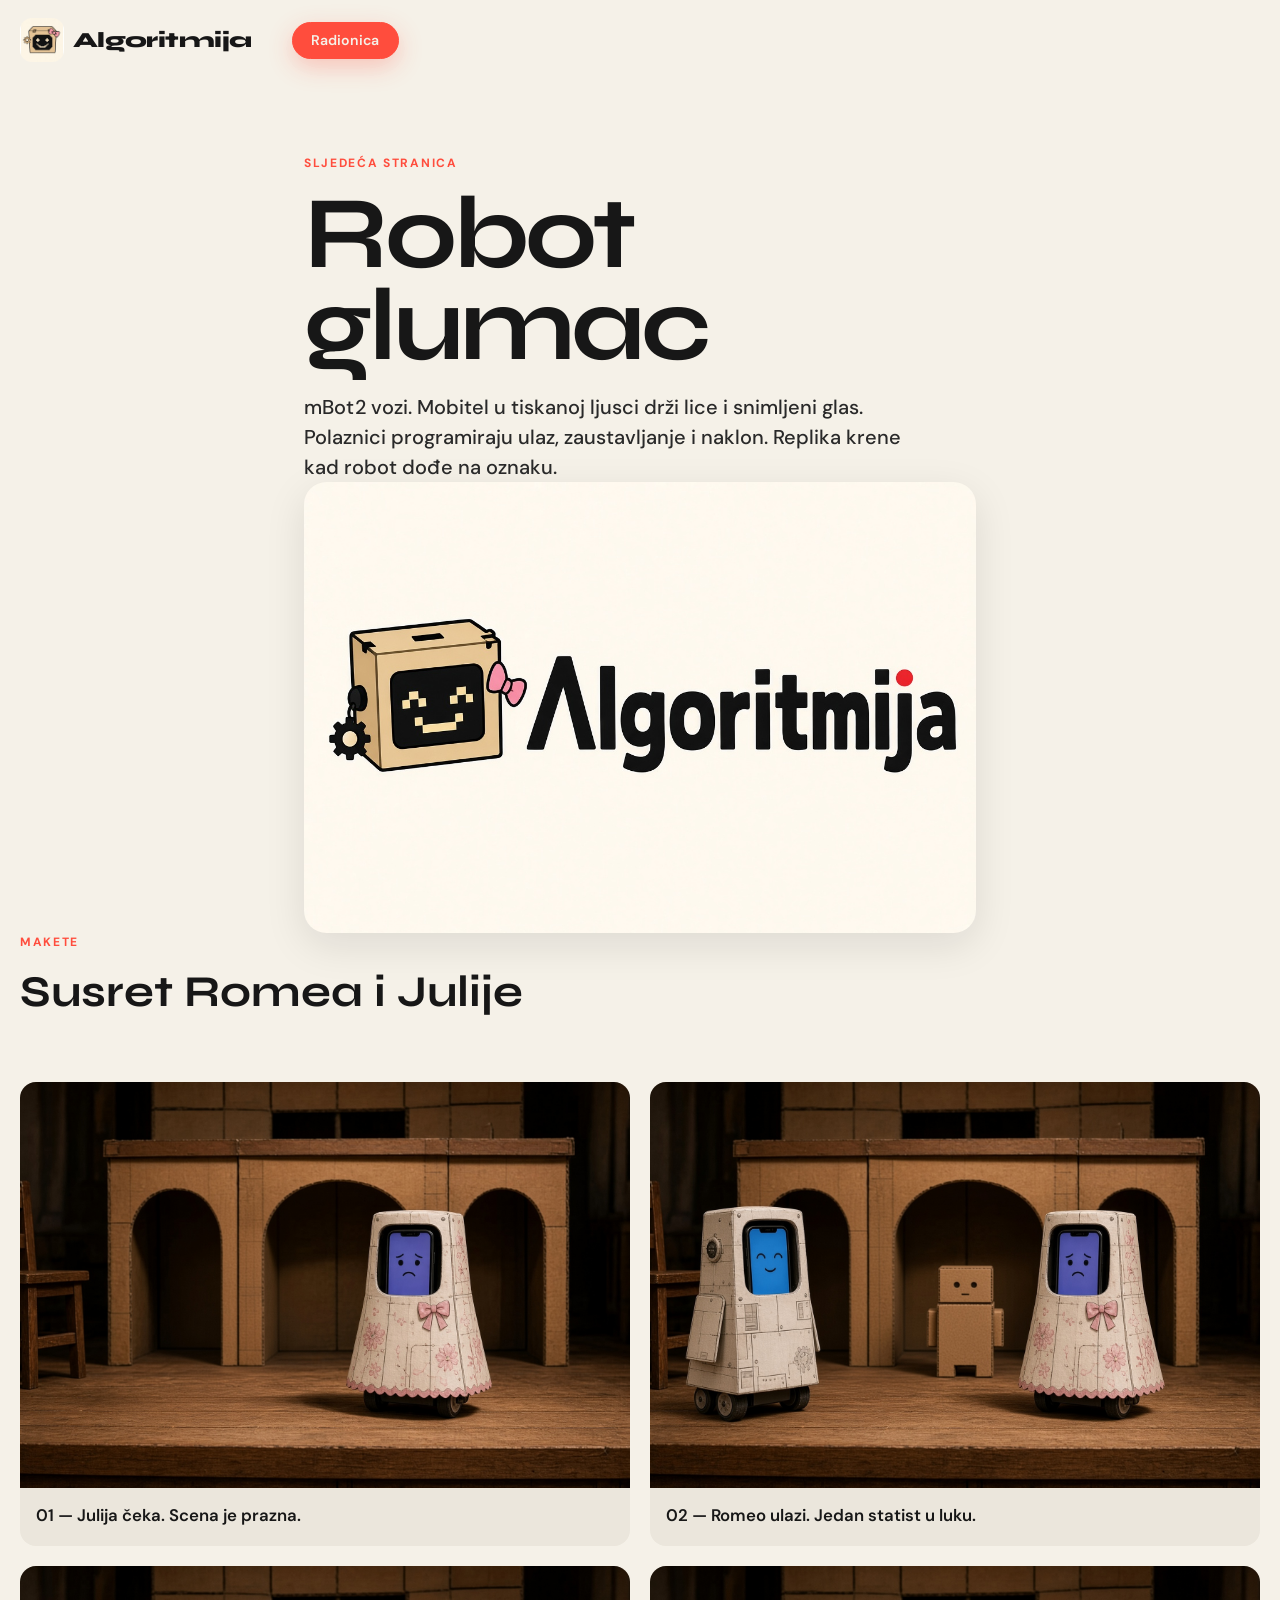
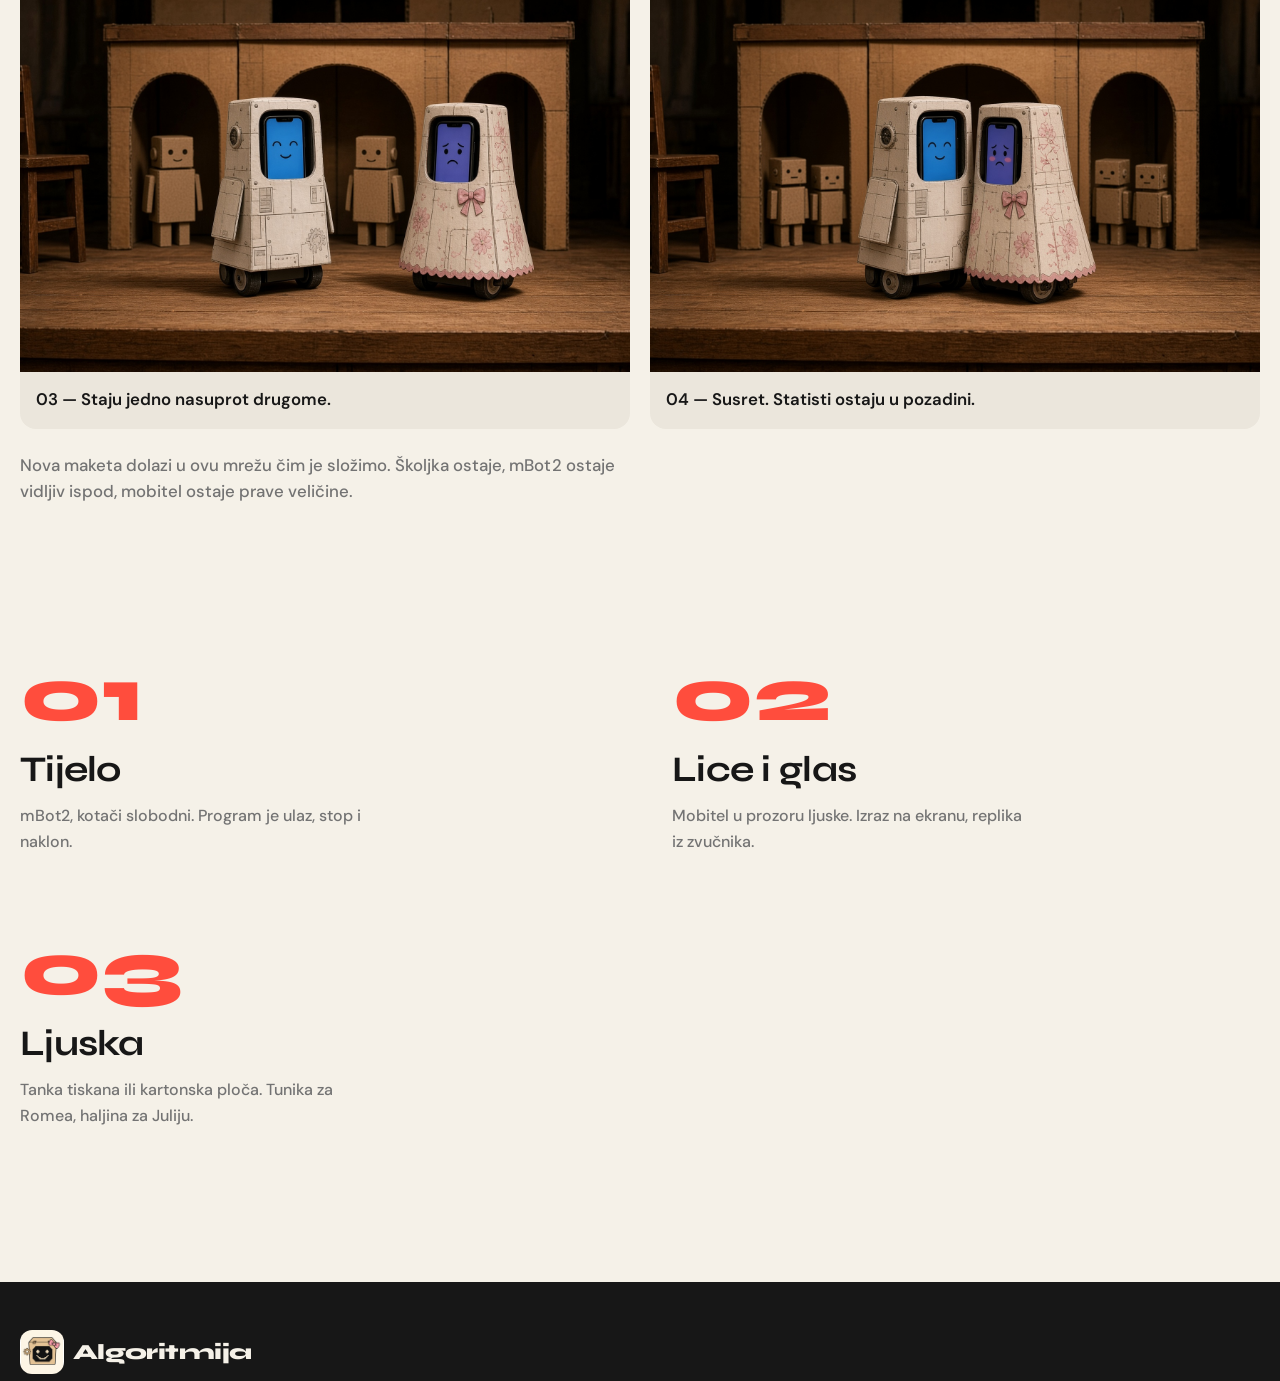
==== commit 90154d2e: "Restyle the site around a robot logo. Add the Algoritmija mark and a cast strip so the page leads wi" ====
--- a/robot-glumac.html
+++ b/robot-glumac.html
@@ -8,13 +8,14 @@
   <link rel="preconnect" href="https://fonts.googleapis.com">
   <link rel="preconnect" href="https://fonts.gstatic.com" crossorigin>
   <link href="https://fonts.googleapis.com/css2?family=DM+Sans:ital,opsz,wght@0,9..40,400;0,9..40,500;0,9..40,600;0,9..40,700;1,9..40,400&family=Syne:wght@600;700;800&display=swap" rel="stylesheet">
+  <link rel="icon" href="images/mark.jpg">
   <link rel="stylesheet" href="css/style.css">
   <link rel="stylesheet" href="css/glumac.css">
 </head>
 <body>
   <header class="site-header" id="top">
     <nav class="nav container">
-      <a href="index.html" class="logo">Algoritmija</a>
+      <a href="index.html" class="logo logo-lockup"><img src="images/mark.jpg" alt="" width="44" height="44"><span>Algoritmija</span></a>
       <a href="index.html#radionica" class="btn btn-primary btn-sm nav-cta">Radionica</a>
     </nav>
   </header>
@@ -25,6 +26,7 @@
         <span class="section-kicker">Sljedeća stranica</span>
         <h1 class="glumac-title">Robot glumac</h1>
         <p class="glumac-lead">mBot2 vozi. Mobitel u tiskanoj ljusci drži lice i snimljeni glas. Polaznici programiraju ulaz, zaustavljanje i naklon. Replika krene kad robot dođe na oznaku.</p>
+        <img class="logo-hero" src="images/logo.jpg" alt="Logo Algoritmija" width="1176" height="784">
       </div>
     </section>
 
@@ -81,7 +83,7 @@
 
   <footer class="site-footer">
     <div class="container">
-      <a href="index.html" class="logo logo-light">Algoritmija</a>
+      <a href="index.html" class="logo logo-lockup logo-light"><img src="images/mark.jpg" alt="" width="44" height="44"><span>Algoritmija</span></a>
     </div>
   </footer>
 </body>
--- a/css/style.css
+++ b/css/style.css
@@ -1451,3 +1451,50 @@
   cursor: pointer;
 }
 .nav-backdrop.is-visible { display: block; }
+
+/* Robot redesign */
+.logo-lockup {
+  display: inline-flex;
+  align-items: center;
+  gap: 0.55rem;
+  color: var(--ink);
+}
+.logo-lockup img {
+  width: 44px;
+  height: 44px;
+  border-radius: 12px;
+  object-fit: cover;
+  background: #f7f1e6;
+}
+.logo-light span { color: var(--warm-white); }
+.logo-hero {
+  border-radius: 1.4rem;
+  background: #f7f1e6;
+  box-shadow: var(--shadow);
+}
+.robot-cast {
+  padding: 3.5rem 0 1rem;
+}
+.robot-cast-title {
+  font-family: var(--font-display);
+  font-size: clamp(2rem, 5vw, 3.4rem);
+  color: var(--ink);
+  letter-spacing: -0.04em;
+  margin-bottom: 1.25rem;
+}
+.robot-cast-grid {
+  display: grid;
+  grid-template-columns: 1fr;
+  gap: 0.8rem;
+  margin-bottom: 1.25rem;
+}
+@media (min-width: 800px) {
+  .robot-cast-grid { grid-template-columns: 1.2fr 1fr 1fr; }
+}
+.robot-cast-grid img {
+  width: 100%;
+  height: 240px;
+  object-fit: cover;
+  border-radius: 1.1rem;
+}
+.robot-cast .btn { margin-top: 0.4rem; }
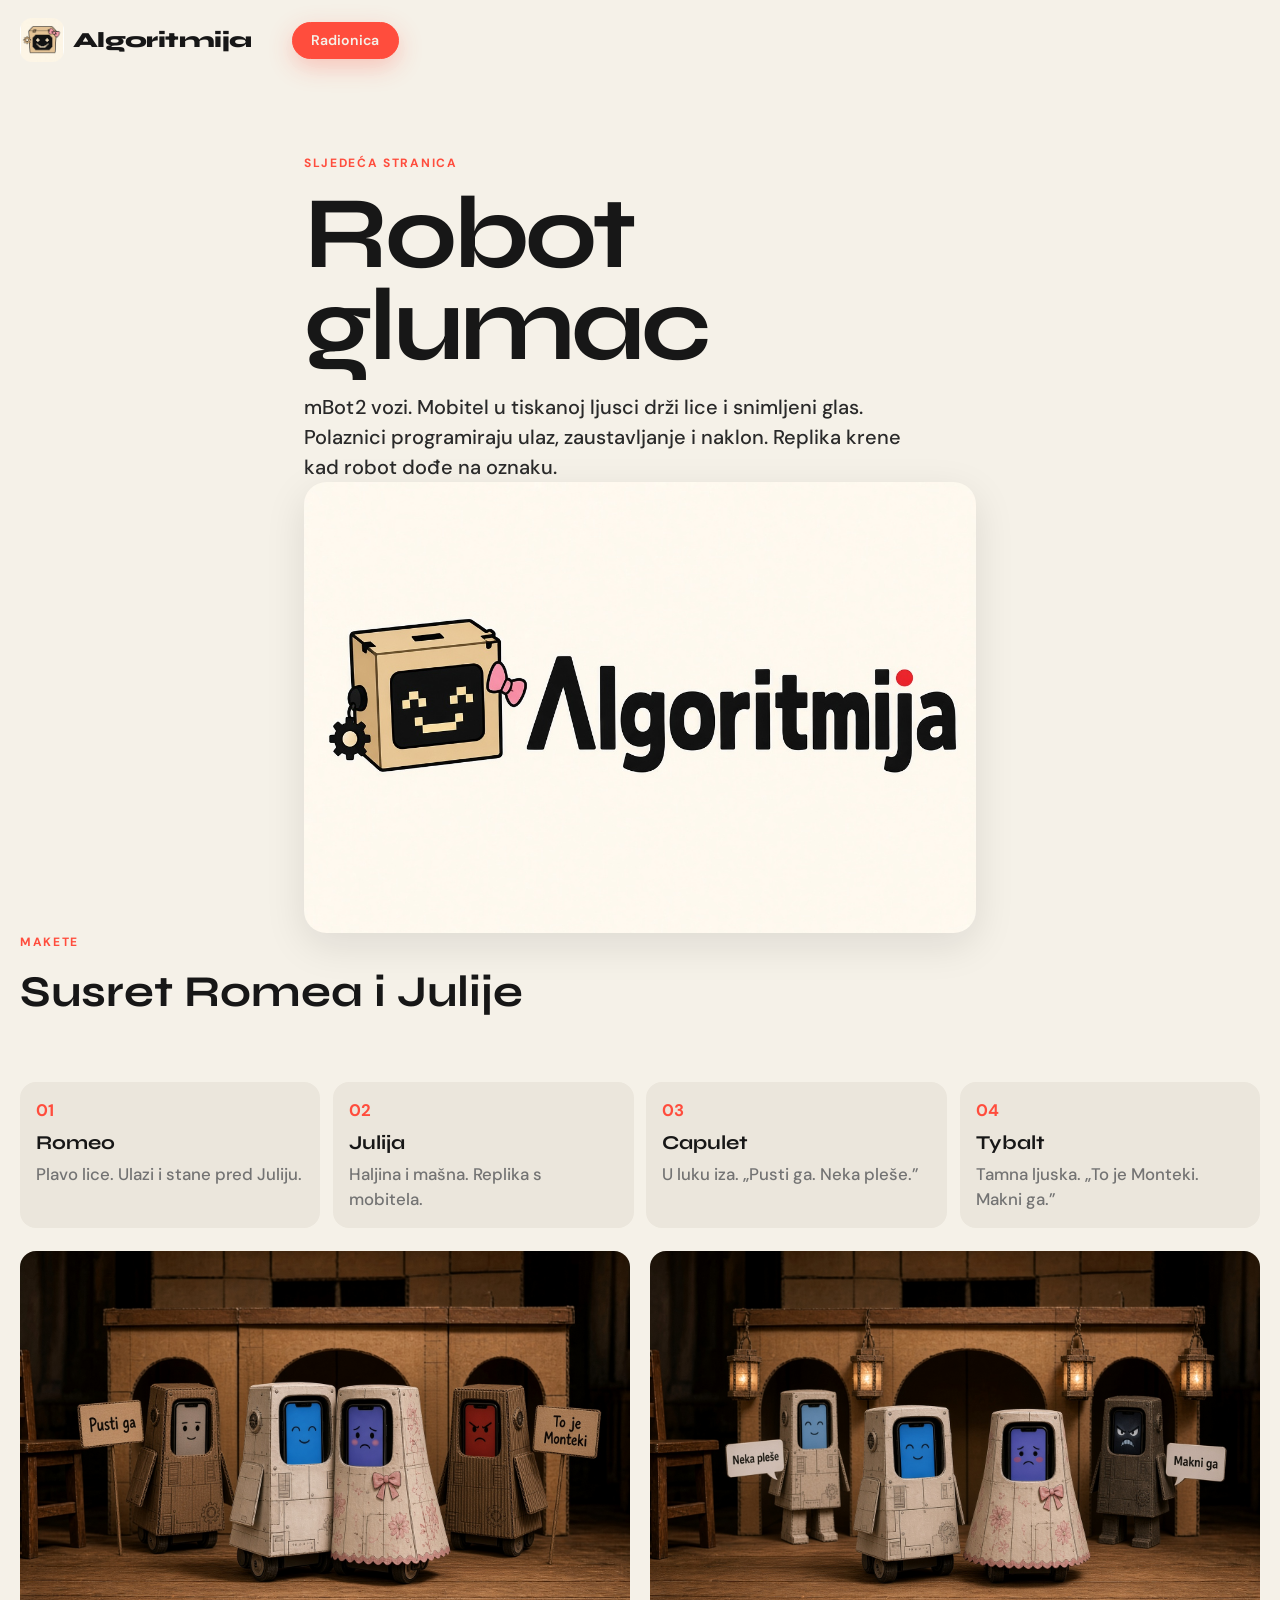
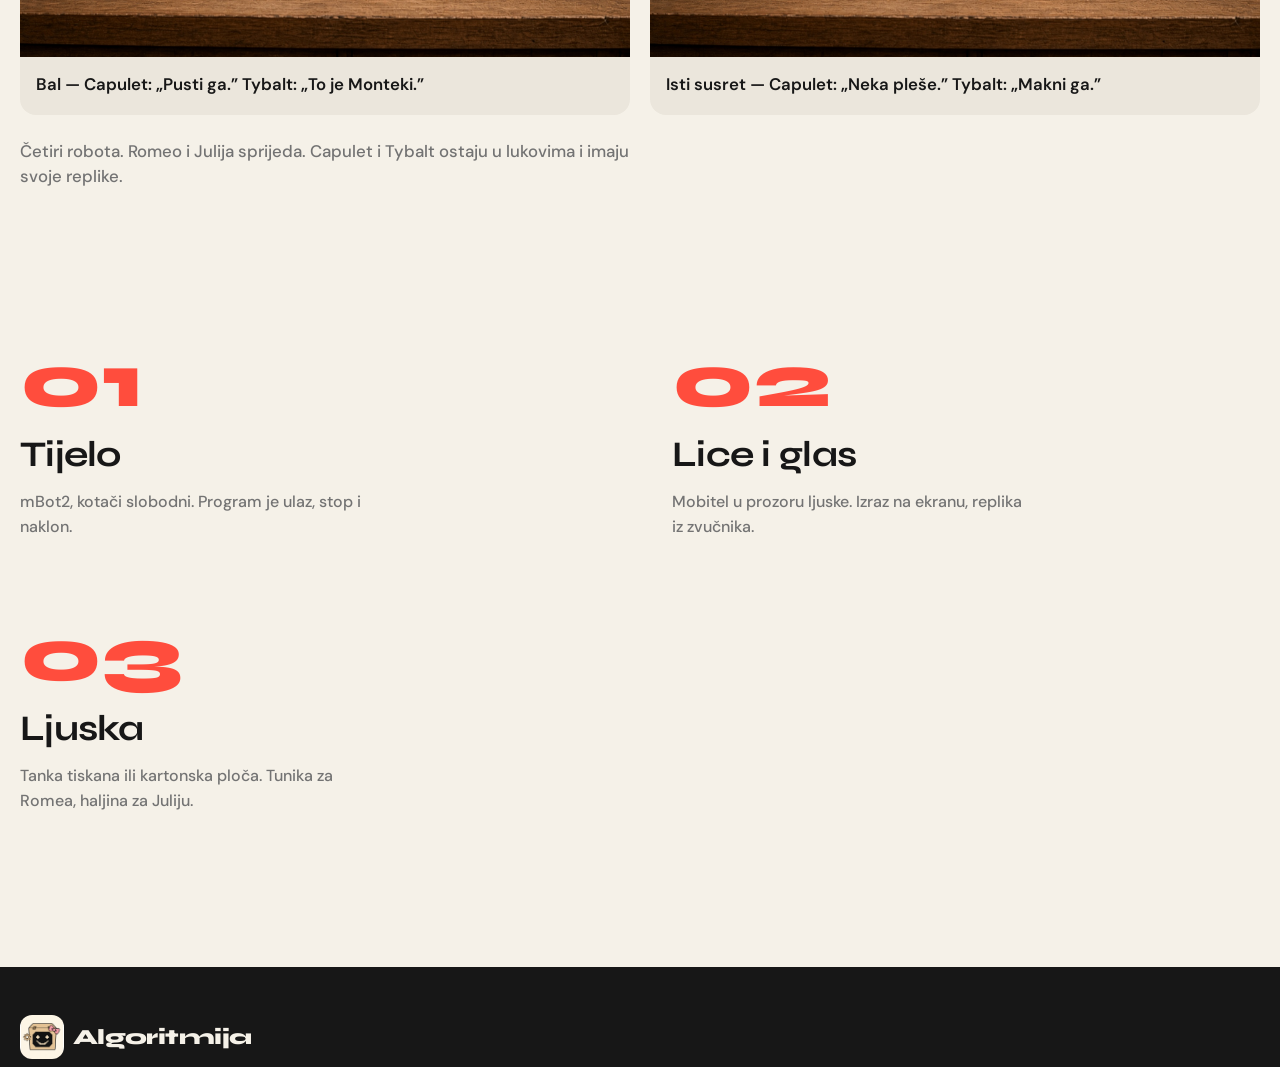
==== commit 661eb9c4: "Show four robots at the ball. Romeo and Juliet stay in front. Capulet and Tybalt stay in the arches " ====
--- a/robot-glumac.html
+++ b/robot-glumac.html
@@ -36,25 +36,23 @@
           <span class="section-kicker">Makete</span>
           <h2>Susret Romea i Julije</h2>
         </div>
+        <div class="cast-four">
+          <article><span>01</span><h3>Romeo</h3><p>Plavo lice. Ulazi i stane pred Juliju.</p></article>
+          <article><span>02</span><h3>Julija</h3><p>Haljina i mašna. Replika s mobitela.</p></article>
+          <article><span>03</span><h3>Capulet</h3><p>U luku iza. „Pusti ga. Neka pleše.”</p></article>
+          <article><span>04</span><h3>Tybalt</h3><p>Tamna ljuska. „To je Monteki. Makni ga.”</p></article>
+        </div>
         <div class="mock-grid">
           <figure class="mock-card">
-            <img src="images/glumac/aZPbb.jpg" alt="Julija sama na kartonskoj sceni, mobitel kao lice">
-            <figcaption>01 — Julija čeka. Scena je prazna.</figcaption>
+            <img src="images/glumac/bal-01.jpg" alt="Romeo i Julija sprijeda, Capulet i Tybalt iza s replikama">
+            <figcaption>Bal — Capulet: „Pusti ga.” Tybalt: „To je Monteki.”</figcaption>
           </figure>
           <figure class="mock-card">
-            <img src="images/glumac/UeN2B.jpg" alt="Romeo ulazi slijeva, statist u luku">
-            <figcaption>02 — Romeo ulazi. Jedan statist u luku.</figcaption>
-          </figure>
-          <figure class="mock-card">
-            <img src="images/glumac/h6X1d.jpg" alt="Romeo i Julija licem u lice, dva statista">
-            <figcaption>03 — Staju jedno nasuprot drugome.</figcaption>
-          </figure>
-          <figure class="mock-card">
-            <img src="images/glumac/MnovZ.jpg" alt="Romeo i Julija blizu, statisti u lukovima">
-            <figcaption>04 — Susret. Statisti ostaju u pozadini.</figcaption>
+            <img src="images/glumac/bal-02.jpg" alt="Četiri robota na balu, Capulet i Tybalt u lukovima">
+            <figcaption>Isti susret — Capulet: „Neka pleše.” Tybalt: „Makni ga.”</figcaption>
           </figure>
         </div>
-        <p class="mock-note">Nova maketa dolazi u ovu mrežu čim je složimo. Školjka ostaje, mBot2 ostaje vidljiv ispod, mobitel ostaje prave veličine.</p>
+        <p class="mock-note">Četiri robota. Romeo i Julija sprijeda. Capulet i Tybalt ostaju u lukovima i imaju svoje replike.</p>
       </div>
     </section>
 
--- a/css/glumac.css
+++ b/css/glumac.css
@@ -28,3 +28,9 @@
   font-weight: 600;
 }
 .mock-note { margin-top: 1.5rem; max-width: 40rem; }
+
+.cast-four { display: grid; grid-template-columns: 1fr 1fr; gap: 0.8rem; margin: 0 0 1.4rem; }
+@media (min-width: 800px) { .cast-four { grid-template-columns: repeat(4, 1fr); } }
+.cast-four article { background: var(--surface); border-radius: var(--radius); padding: 1rem; }
+.cast-four span { color: var(--signal-red); font-weight: 700; }
+.cast-four h3 { color: var(--ink); font-family: var(--font-display); margin: 0.3rem 0; }
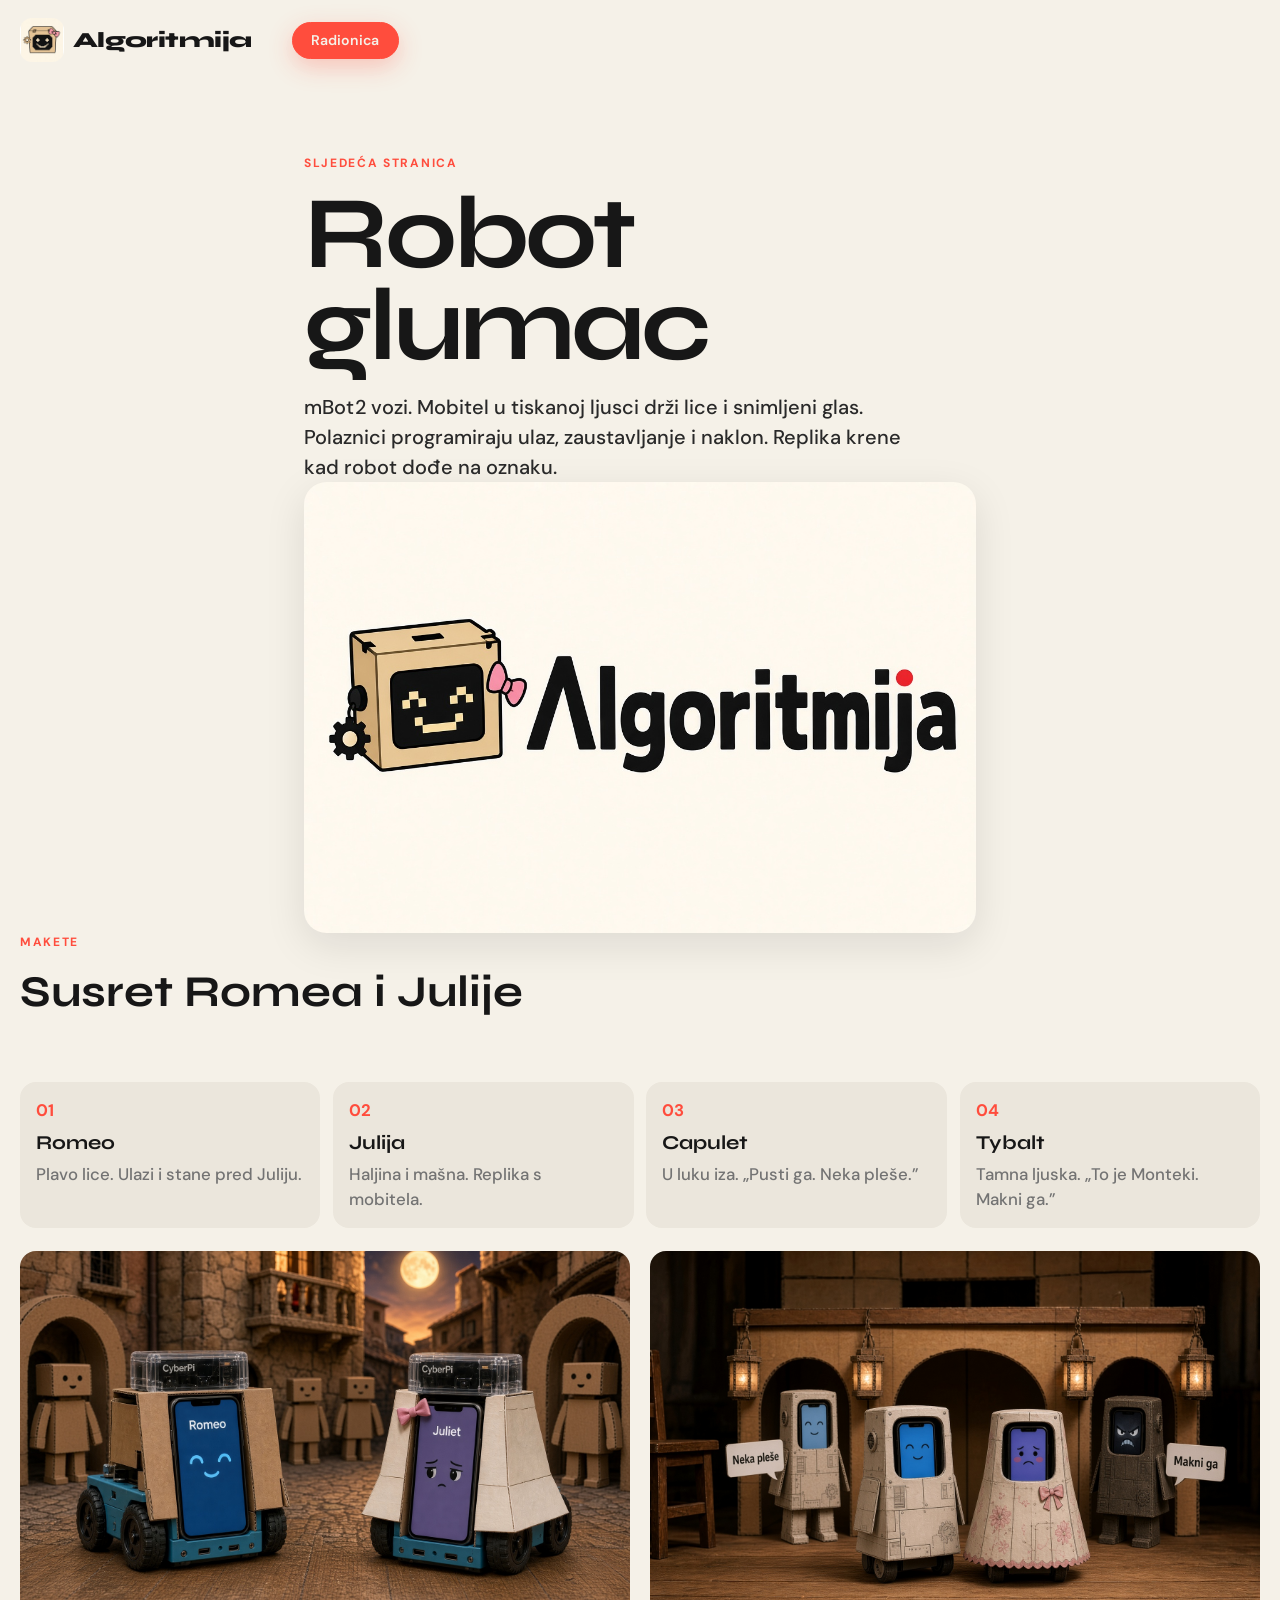
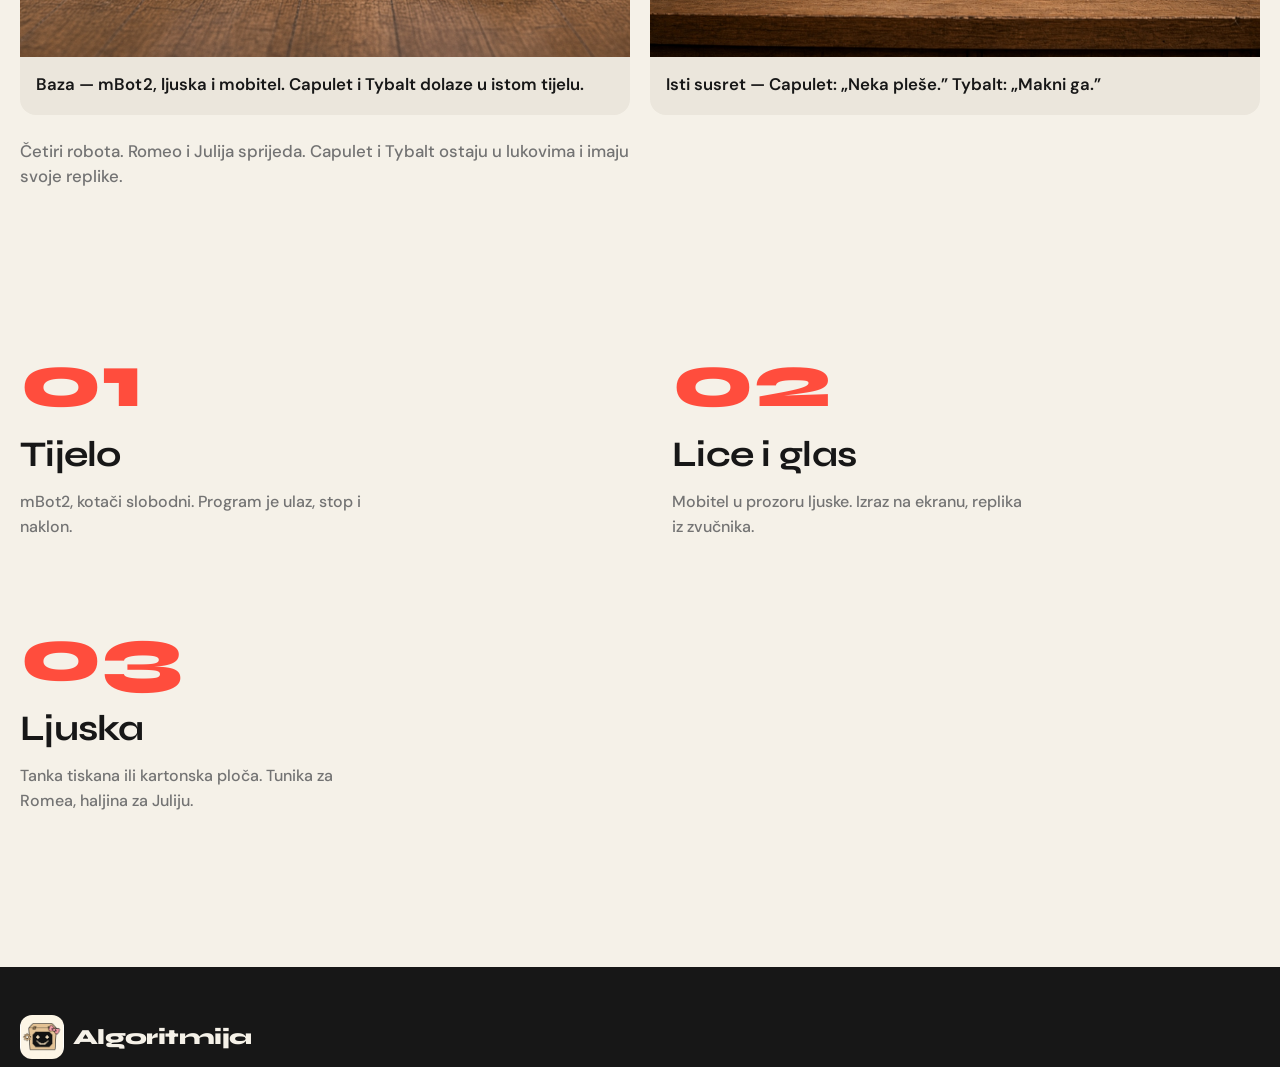
==== commit 41388011: "Use the mBot2 shell as the actor base. Replace the legged ball mockup with the teal chassis, phone f" ====
--- a/robot-glumac.html
+++ b/robot-glumac.html
@@ -44,8 +44,8 @@
         </div>
         <div class="mock-grid">
           <figure class="mock-card">
-            <img src="images/glumac/bal-01.jpg" alt="Romeo i Julija sprijeda, Capulet i Tybalt iza s replikama">
-            <figcaption>Bal — Capulet: „Pusti ga.” Tybalt: „To je Monteki.”</figcaption>
+            <img src="images/glumac/baza.png" alt="mBot2 baza: Romeo i Julija, mobitel kao lice, CyberPi gore">
+            <figcaption>Baza — mBot2, ljuska i mobitel. Capulet i Tybalt dolaze u istom tijelu.</figcaption>
           </figure>
           <figure class="mock-card">
             <img src="images/glumac/bal-02.jpg" alt="Četiri robota na balu, Capulet i Tybalt u lukovima">
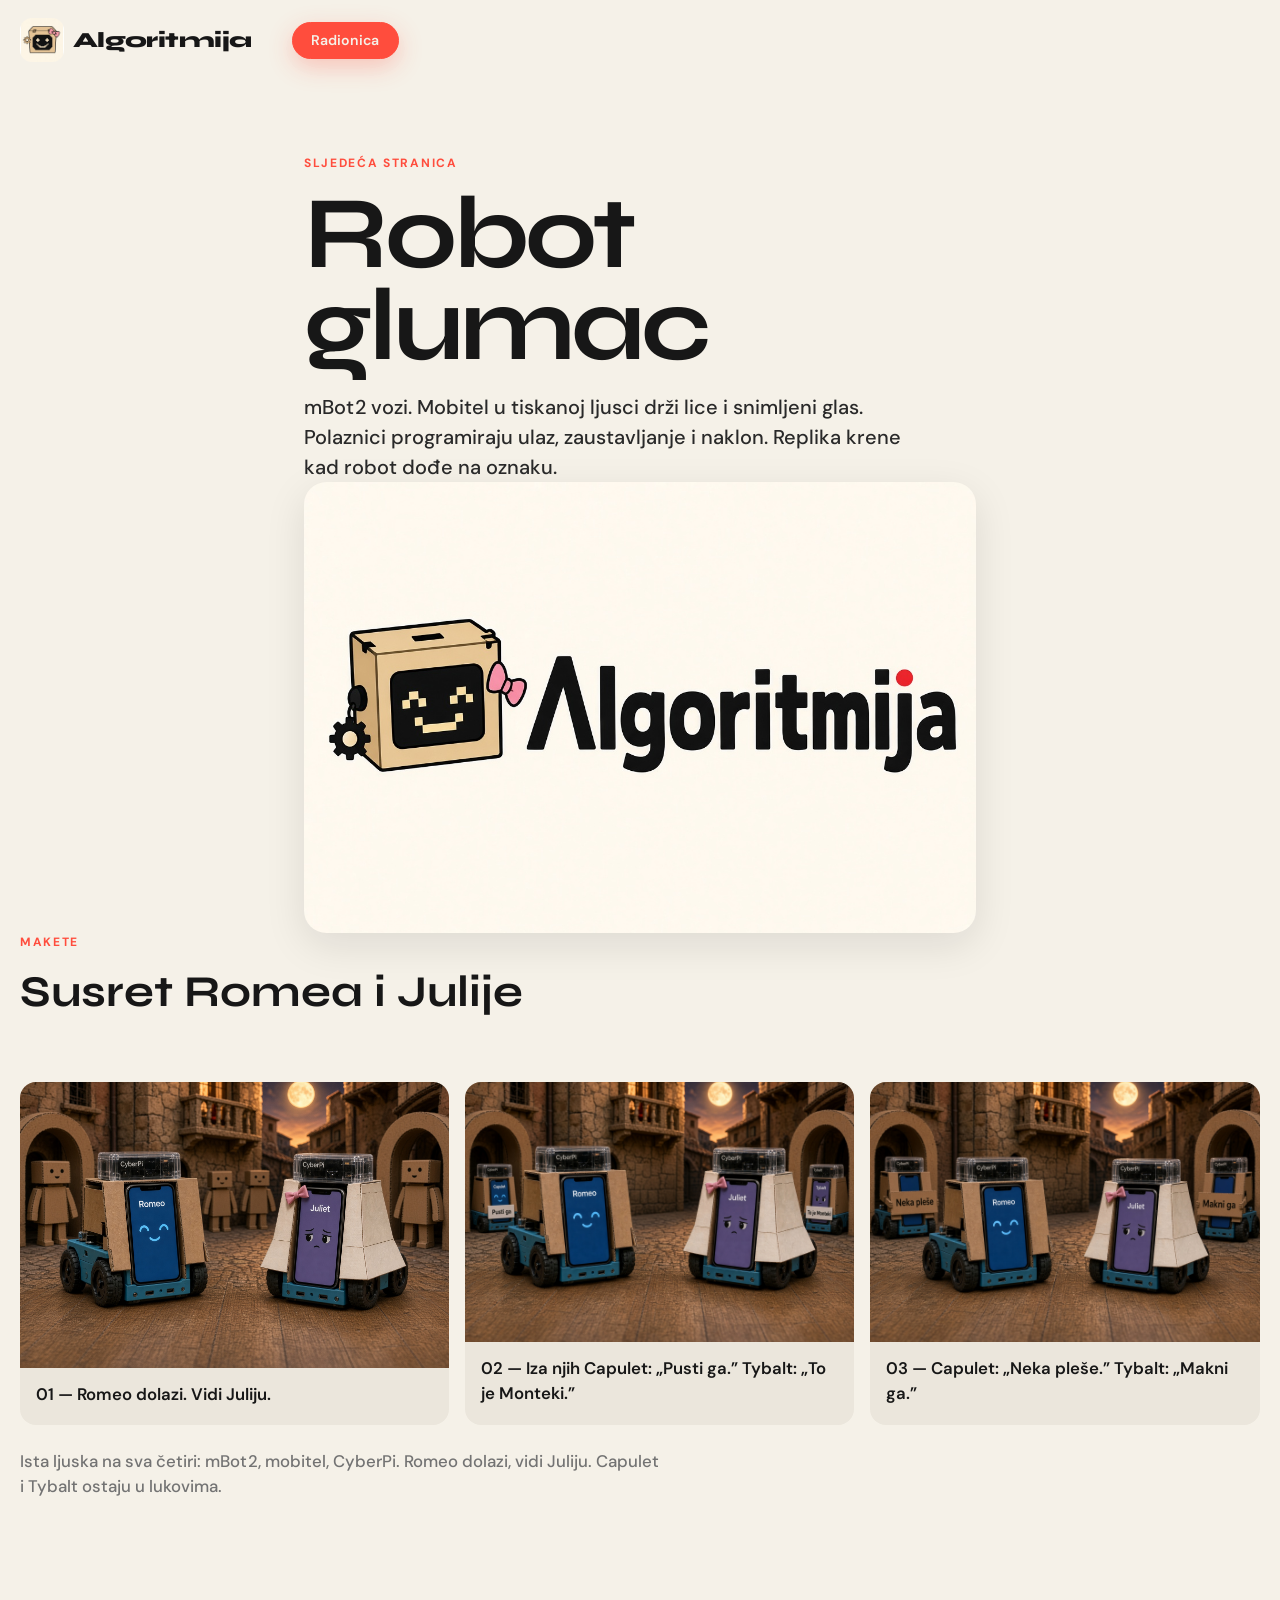
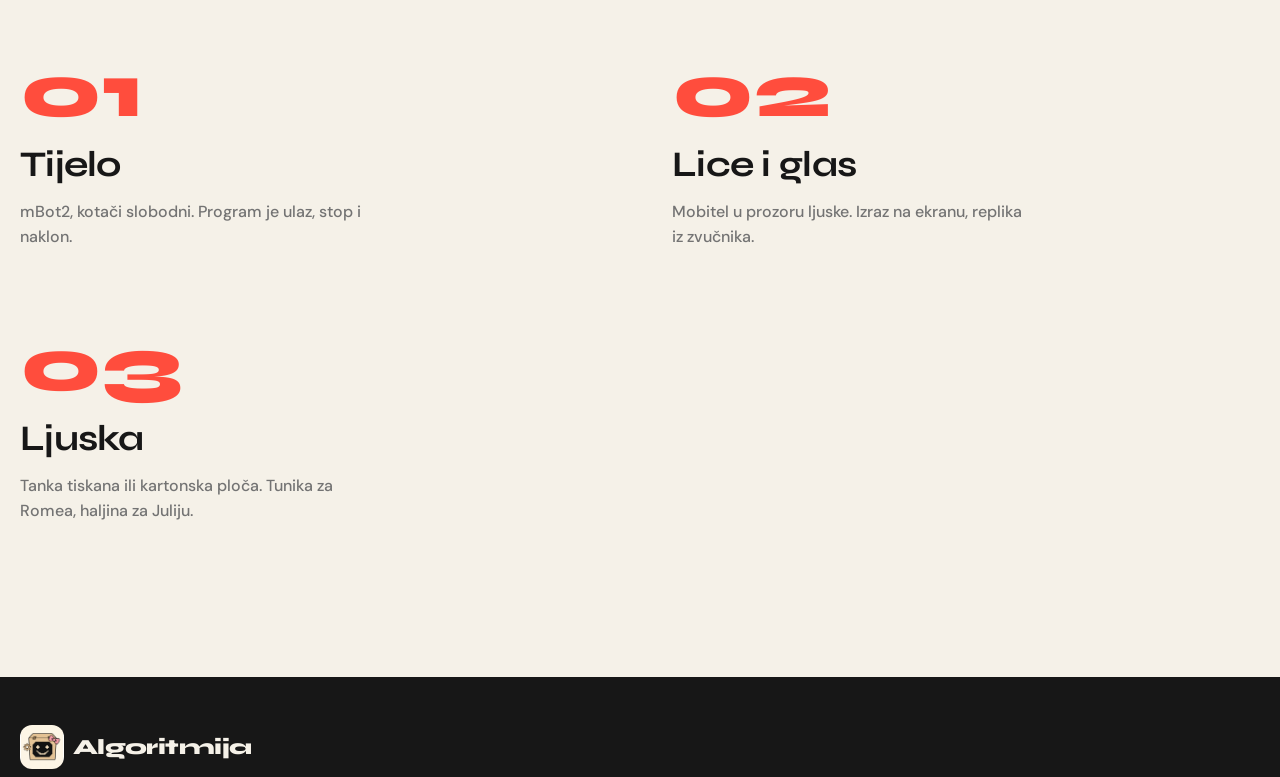
==== commit c512eabd: "Lay out the ball as three beats. Romeo arrives and sees Juliet, then Capulet and Tybalt answer from " ====
--- a/robot-glumac.html
+++ b/robot-glumac.html
@@ -36,23 +36,21 @@
           <span class="section-kicker">Makete</span>
           <h2>Susret Romea i Julije</h2>
         </div>
-        <div class="cast-four">
-          <article><span>01</span><h3>Romeo</h3><p>Plavo lice. Ulazi i stane pred Juliju.</p></article>
-          <article><span>02</span><h3>Julija</h3><p>Haljina i mašna. Replika s mobitela.</p></article>
-          <article><span>03</span><h3>Capulet</h3><p>U luku iza. „Pusti ga. Neka pleše.”</p></article>
-          <article><span>04</span><h3>Tybalt</h3><p>Tamna ljuska. „To je Monteki. Makni ga.”</p></article>
-        </div>
-        <div class="mock-grid">
+        <div class="scene-steps">
           <figure class="mock-card">
-            <img src="images/glumac/baza.png" alt="mBot2 baza: Romeo i Julija, mobitel kao lice, CyberPi gore">
-            <figcaption>Baza — mBot2, ljuska i mobitel. Capulet i Tybalt dolaze u istom tijelu.</figcaption>
+            <img src="images/glumac/baza.png" alt="Romeo dolazi i vidi Juliju">
+            <figcaption>01 — Romeo dolazi. Vidi Juliju.</figcaption>
           </figure>
           <figure class="mock-card">
-            <img src="images/glumac/bal-02.jpg" alt="Četiri robota na balu, Capulet i Tybalt u lukovima">
-            <figcaption>Isti susret — Capulet: „Neka pleše.” Tybalt: „Makni ga.”</figcaption>
+            <img src="images/glumac/scena-capulet.jpg" alt="Capulet i Tybalt u lukovima iza Romea i Julije">
+            <figcaption>02 — Iza njih Capulet: „Pusti ga.” Tybalt: „To je Monteki.”</figcaption>
+          </figure>
+          <figure class="mock-card">
+            <img src="images/glumac/scena-tybalt.jpg" alt="Capulet kaže neka pleše, Tybalt kaže makni ga">
+            <figcaption>03 — Capulet: „Neka pleše.” Tybalt: „Makni ga.”</figcaption>
           </figure>
         </div>
-        <p class="mock-note">Četiri robota. Romeo i Julija sprijeda. Capulet i Tybalt ostaju u lukovima i imaju svoje replike.</p>
+        <p class="mock-note">Ista ljuska na sva četiri: mBot2, mobitel, CyberPi. Romeo dolazi, vidi Juliju. Capulet i Tybalt ostaju u lukovima.</p>
       </div>
     </section>
 
--- a/css/glumac.css
+++ b/css/glumac.css
@@ -34,3 +34,6 @@
 .cast-four article { background: var(--surface); border-radius: var(--radius); padding: 1rem; }
 .cast-four span { color: var(--signal-red); font-weight: 700; }
 .cast-four h3 { color: var(--ink); font-family: var(--font-display); margin: 0.3rem 0; }
+
+.scene-steps { display: grid; gap: 1rem; }
+@media (min-width: 900px) { .scene-steps { grid-template-columns: 1.1fr 1fr 1fr; } }
